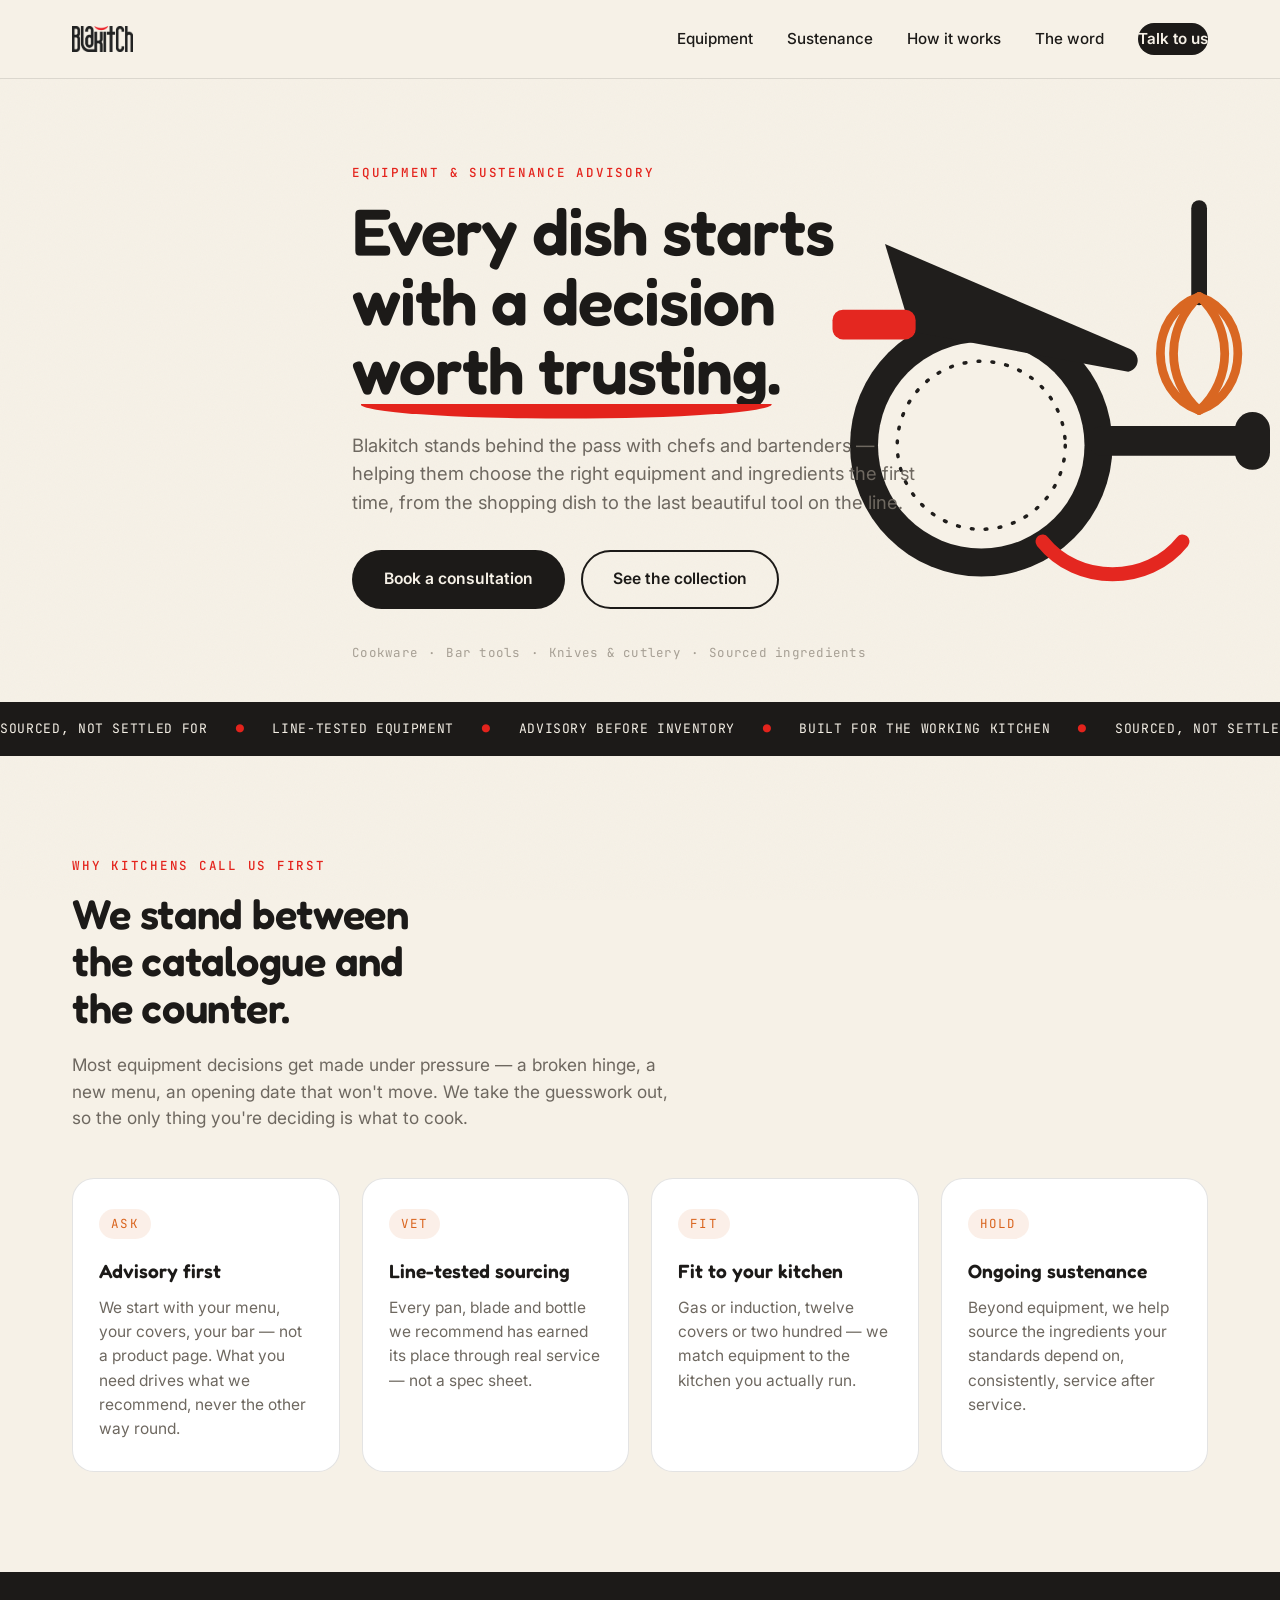
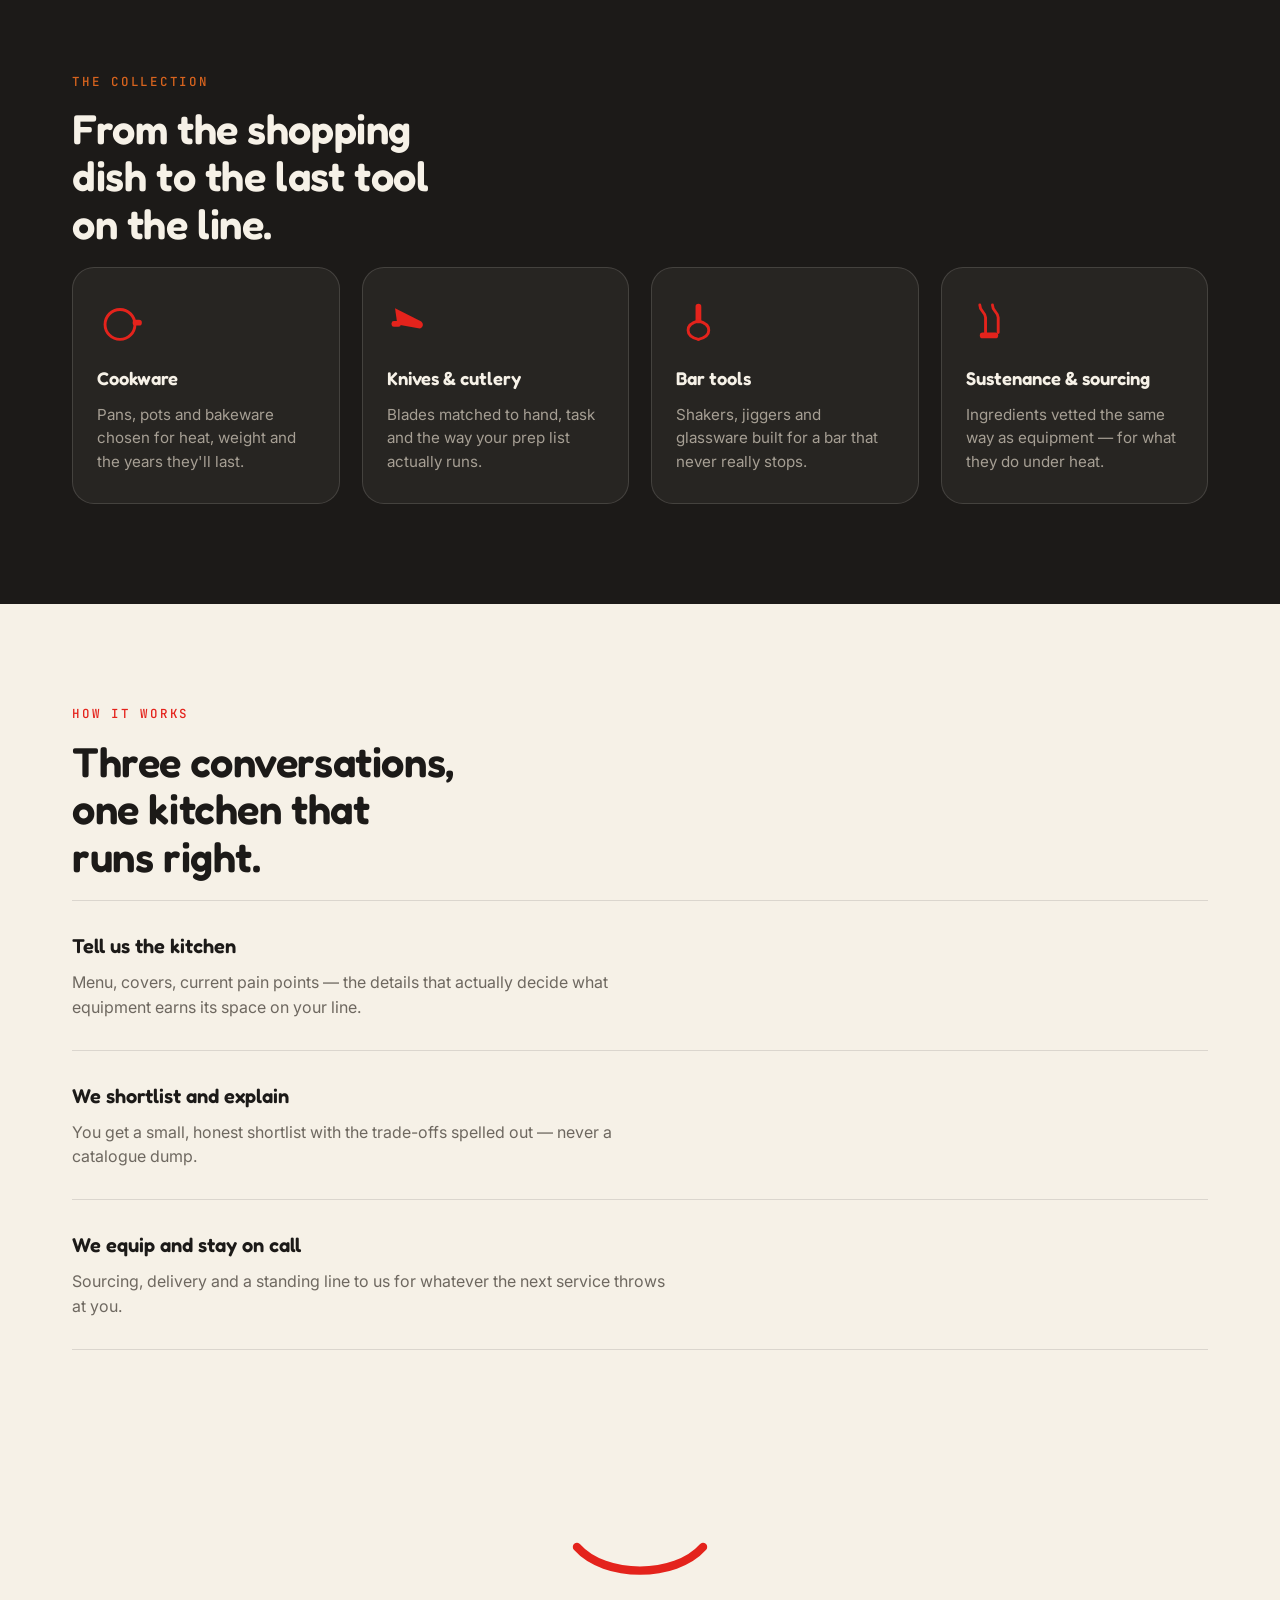
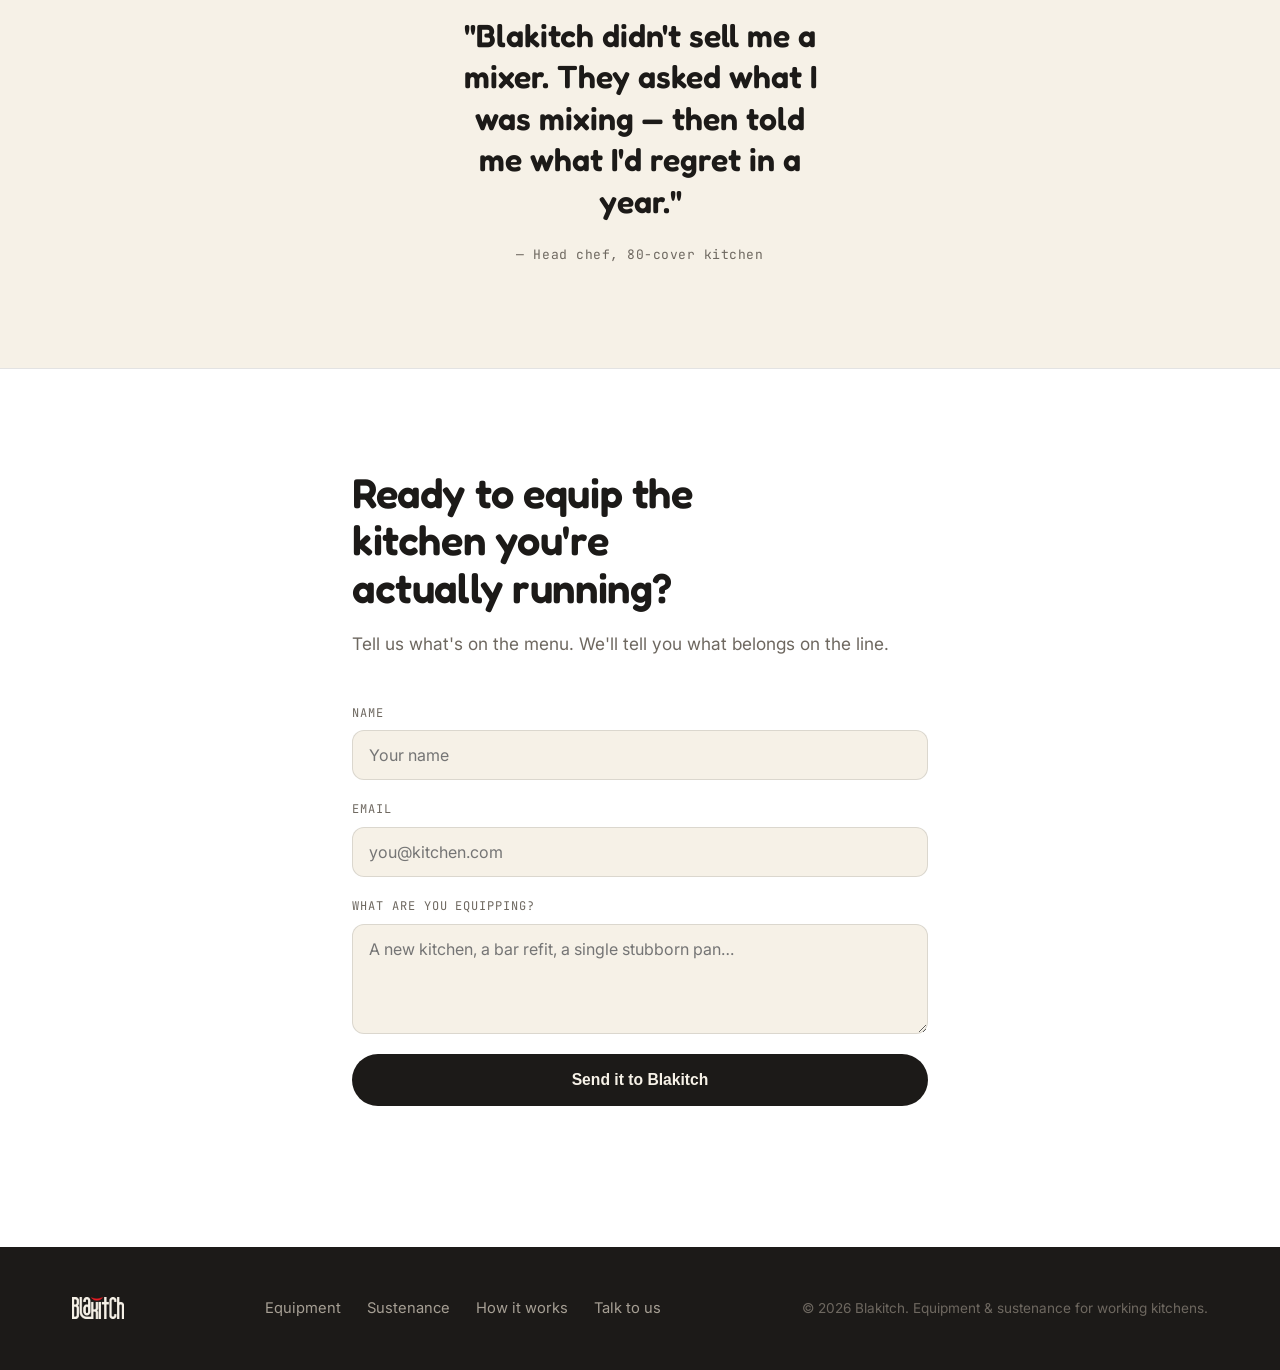
==== index.html @ 97b2e930 "Add files via upload" ====
<!DOCTYPE html>
<html lang="en">
<head>
<meta charset="UTF-8">
<meta name="viewport" content="width=device-width, initial-scale=1.0">
<title>Blakitch — Equipment & Sustenance for Working Kitchens</title>
<meta name="description" content="Blakitch helps chefs and bartenders make informed culinary equipment and sustenance decisions — from the smallest dish to the largest line.">

<link rel="icon" type="image/png" href="assets/blakitch-logo-transparent.png">
<link rel="preconnect" href="https://fonts.googleapis.com">
<link rel="preconnect" href="https://fonts.gstatic.com" crossorigin>
<link href="https://fonts.googleapis.com/css2?family=Fredoka:wght@500;600;700&family=Inter:wght@400;500;600;700&family=JetBrains+Mono:wght@500&display=swap" rel="stylesheet">
<link rel="stylesheet" href="css/styles.css">
</head>
<body>

<div class="grain"></div>

<!-- ============ HEADER ============ -->
<header class="site-header">
  <div class="wrap header-inner">
    <a href="#top" class="brand">
      <img src="assets/blakitch-logo-transparent.png" alt="Blakitch" class="brand-mark">
    </a>
    <nav class="main-nav" id="mainNav">
      <a href="#equipment">Equipment</a>
      <a href="#sustenance">Sustenance</a>
      <a href="#how">How it works</a>
      <a href="#word">The word</a>
      <a href="#contact" class="nav-cta">Talk to us</a>
    </nav>
    <button class="nav-toggle" id="navToggle" aria-label="Open menu" aria-expanded="false">
      <span></span><span></span><span></span>
    </button>
  </div>
</header>

<main id="top">

  <!-- ============ HERO ============ -->
  <section class="hero">
    <div class="wrap hero-inner">
      <p class="eyebrow">Equipment &amp; sustenance advisory</p>
      <h1 class="hero-title">
        Every dish starts<br>
        with a decision <span class="smile-underline">worth&nbsp;trusting.</span>
      </h1>
      <p class="hero-sub">
        Blakitch stands behind the pass with chefs and bartenders — helping them choose
        the right equipment and ingredients the first time, from the shopping dish
        to the last beautiful tool on the line.
      </p>
      <div class="hero-actions">
        <a href="#contact" class="btn btn-primary">Book a consultation</a>
        <a href="#equipment" class="btn btn-ghost">See the collection</a>
      </div>
      <div class="hero-tags">
        <span>Cookware</span><span>·</span>
        <span>Bar tools</span><span>·</span>
        <span>Knives &amp; cutlery</span><span>·</span>
        <span>Sourced ingredients</span>
      </div>
    </div>

    <div class="hero-scene" aria-hidden="true">
      <svg viewBox="0 0 640 640" class="scene-svg" role="img" aria-label="Illustration of a pan, knife and whisk">
        <!-- pan -->
        <g class="scene-pan">
          <ellipse cx="230" cy="360" rx="150" ry="150" fill="var(--ink)"/>
          <ellipse cx="230" cy="360" rx="118" ry="118" fill="var(--cream)"/>
          <ellipse cx="230" cy="360" rx="96" ry="96" fill="none" stroke="var(--ink)" stroke-width="4" stroke-dasharray="2 14" stroke-linecap="round"/>
          <rect x="352" y="338" width="190" height="34" rx="17" fill="var(--ink)"/>
          <rect x="520" y="322" width="40" height="66" rx="20" fill="var(--ink)"/>
        </g>
        <!-- knife -->
        <g class="scene-knife">
          <path d="M120 130 L400 250 C412 256 412 272 398 276 L150 230 Z" fill="var(--ink)"/>
          <rect x="60" y="205" width="95" height="34" rx="12" fill="var(--red)"/>
        </g>
        <!-- whisk -->
        <g class="scene-whisk">
          <rect x="470" y="80" width="18" height="120" rx="9" fill="var(--ink)"/>
          <path d="M479 190 C420 210 420 300 479 320" fill="none" stroke="var(--ember)" stroke-width="10" stroke-linecap="round"/>
          <path d="M479 190 C538 210 538 300 479 320" fill="none" stroke="var(--ember)" stroke-width="10" stroke-linecap="round"/>
          <path d="M479 190 C440 225 440 285 479 320" fill="none" stroke="var(--ember)" stroke-width="10" stroke-linecap="round"/>
          <path d="M479 190 C518 225 518 285 479 320" fill="none" stroke="var(--ember)" stroke-width="10" stroke-linecap="round"/>
        </g>
        <!-- smile accent -->
        <path class="scene-smile" d="M300 470 C340 520 420 520 460 470" fill="none" stroke="var(--red)" stroke-width="16" stroke-linecap="round"/>
      </svg>
    </div>
  </section>

  <!-- ============ MARQUEE STRIP ============ -->
  <div class="marquee" aria-hidden="true">
    <div class="marquee-track">
      <span>Sourced, not settled for</span><span class="dot">●</span>
      <span>Line-tested equipment</span><span class="dot">●</span>
      <span>Advisory before inventory</span><span class="dot">●</span>
      <span>Built for the working kitchen</span><span class="dot">●</span>
      <span>Sourced, not settled for</span><span class="dot">●</span>
      <span>Line-tested equipment</span><span class="dot">●</span>
      <span>Advisory before inventory</span><span class="dot">●</span>
      <span>Built for the working kitchen</span><span class="dot">●</span>
    </div>
  </div>

  <!-- ============ VALUE PROPS ============ -->
  <section class="section" id="how">
    <div class="wrap">
      <p class="eyebrow">Why kitchens call us first</p>
      <h2 class="section-title">We stand between the catalogue and the counter.</h2>
      <p class="section-lede">
        Most equipment decisions get made under pressure — a broken hinge, a new menu,
        an opening date that won't move. We take the guesswork out, so the only thing
        you're deciding is what to cook.
      </p>

      <div class="value-grid">
        <article class="value-card">
          <span class="value-mark">Ask</span>
          <h3>Advisory first</h3>
          <p>We start with your menu, your covers, your bar — not a product page.
             What you need drives what we recommend, never the other way round.</p>
        </article>
        <article class="value-card">
          <span class="value-mark">Vet</span>
          <h3>Line-tested sourcing</h3>
          <p>Every pan, blade and bottle we recommend has earned its place through
             real service — not a spec sheet.</p>
        </article>
        <article class="value-card">
          <span class="value-mark">Fit</span>
          <h3>Fit to your kitchen</h3>
          <p>Gas or induction, twelve covers or two hundred — we match equipment
             to the kitchen you actually run.</p>
        </article>
        <article class="value-card">
          <span class="value-mark">Hold</span>
          <h3>Ongoing sustenance</h3>
          <p>Beyond equipment, we help source the ingredients your standards depend
             on, consistently, service after service.</p>
        </article>
      </div>
    </div>
  </section>

  <!-- ============ EQUIPMENT CATEGORIES ============ -->
  <section class="section section-dark" id="equipment">
    <div class="wrap">
      <p class="eyebrow eyebrow-light">The collection</p>
      <h2 class="section-title light">From the shopping dish to the last tool on the line.</h2>

      <div class="cat-grid">
        <article class="cat-card">
          <div class="cat-icon">
            <svg viewBox="0 0 80 80"><circle cx="40" cy="46" r="26" fill="none" stroke="currentColor" stroke-width="5"/><rect x="62" y="38" width="16" height="10" rx="5" fill="currentColor"/></svg>
          </div>
          <h3>Cookware</h3>
          <p>Pans, pots and bakeware chosen for heat, weight and the years they'll last.</p>
        </article>
        <article class="cat-card">
          <div class="cat-icon">
            <svg viewBox="0 0 80 80"><path d="M14 18 L58 40 C64 43 64 51 57 53 L18 46 Z" fill="currentColor"/><rect x="8" y="40" width="16" height="10" rx="4" fill="currentColor"/></svg>
          </div>
          <h3>Knives &amp; cutlery</h3>
          <p>Blades matched to hand, task and the way your prep list actually runs.</p>
        </article>
        <article class="cat-card">
          <div class="cat-icon">
            <svg viewBox="0 0 80 80"><rect x="34" y="10" width="10" height="34" rx="5" fill="currentColor"/><path d="M39 40 C15 46 15 66 39 72" fill="none" stroke="currentColor" stroke-width="5" stroke-linecap="round"/><path d="M39 40 C63 46 63 66 39 72" fill="none" stroke="currentColor" stroke-width="5" stroke-linecap="round"/></svg>
          </div>
          <h3>Bar tools</h3>
          <p>Shakers, jiggers and glassware built for a bar that never really stops.</p>
        </article>
        <article class="cat-card">
          <div class="cat-icon">
            <svg viewBox="0 0 80 80"><path d="M24 12 C24 24 34 24 34 34 L34 60" fill="none" stroke="currentColor" stroke-width="5" stroke-linecap="round"/><path d="M46 12 C46 24 56 24 56 34 L56 60" fill="none" stroke="currentColor" stroke-width="5" stroke-linecap="round"/><rect x="24" y="60" width="32" height="10" rx="5" fill="currentColor"/></svg>
          </div>
          <h3>Sustenance &amp; sourcing</h3>
          <p>Ingredients vetted the same way as equipment — for what they do under heat.</p>
        </article>
      </div>
    </div>
  </section>

  <!-- ============ PROCESS ============ -->
  <section class="section" id="process">
    <div class="wrap">
      <p class="eyebrow">How it works</p>
      <h2 class="section-title">Three conversations, one kitchen that runs right.</h2>

      <ol class="process-list">
        <li class="process-step">
          <div class="process-copy">
            <h3>Tell us the kitchen</h3>
            <p>Menu, covers, current pain points — the details that actually decide
               what equipment earns its space on your line.</p>
          </div>
        </li>
        <li class="process-step">
          <div class="process-copy">
            <h3>We shortlist and explain</h3>
            <p>You get a small, honest shortlist with the trade-offs spelled out —
               never a catalogue dump.</p>
          </div>
        </li>
        <li class="process-step">
          <div class="process-copy">
            <h3>We equip and stay on call</h3>
            <p>Sourcing, delivery and a standing line to us for whatever the next
               service throws at you.</p>
          </div>
        </li>
      </ol>
    </div>
  </section>

  <!-- ============ WORD / TESTIMONIAL ============ -->
  <section class="section quote-section" id="word">
    <div class="wrap">
      <svg class="quote-smile" viewBox="0 0 200 60" aria-hidden="true">
        <path d="M10 10 C50 55 150 55 190 10" fill="none" stroke="var(--red)" stroke-width="12" stroke-linecap="round"/>
      </svg>
      <p class="quote-text">
        "Blakitch didn't sell me a mixer. They asked what I was mixing —
        then told me what I'd regret in a year."
      </p>
      <p class="quote-attrib">— Head chef, 80-cover kitchen</p>
    </div>
  </section>

  <!-- ============ CONTACT / CTA ============ -->
  <section class="section cta-section" id="contact">
    <div class="wrap cta-inner">
      <h2 class="section-title">Ready to equip the kitchen you're actually running?</h2>
      <p class="section-lede">Tell us what's on the menu. We'll tell you what belongs on the line.</p>

      <form class="contact-form" id="contactForm">
        <div class="form-row">
          <label for="name">Name</label>
          <input type="text" id="name" name="name" required placeholder="Your name">
        </div>
        <div class="form-row">
          <label for="email">Email</label>
          <input type="email" id="email" name="email" required placeholder="you@kitchen.com">
        </div>
        <div class="form-row">
          <label for="message">What are you equipping?</label>
          <textarea id="message" name="message" rows="4" placeholder="A new kitchen, a bar refit, a single stubborn pan…"></textarea>
        </div>
        <button type="submit" class="btn btn-primary btn-wide">Send it to Blakitch</button>
        <p class="form-note" id="formNote" role="status"></p>
      </form>
    </div>
  </section>

</main>

<!-- ============ FOOTER ============ -->
<footer class="site-footer">
  <div class="wrap footer-inner">
    <img src="assets/blakitch-logo-light.png" alt="Blakitch" class="footer-mark">
    <nav class="footer-nav">
      <a href="#equipment">Equipment</a>
      <a href="#sustenance">Sustenance</a>
      <a href="#how">How it works</a>
      <a href="#contact">Talk to us</a>
    </nav>
    <p class="footer-copy">&copy; <span id="year"></span> Blakitch. Equipment &amp; sustenance for working kitchens.</p>
  </div>
</footer>

<script src="js/main.js"></script>
</body>
</html>
---- css/styles.css ----
/* ==========================================================================
   Blakitch — one-page site
   Tokens
   ========================================================================== */
:root{
  --ink:      #1C1A18;
  --cream:    #F6F1E7;
  --paper:    #FFFFFF;
  --red:      #E4231C;
  --ember:    #D9641E;
  --stone:    #6E6860;
  --stone-lt: #A69F94;
  --line:     rgba(28,26,24,0.12);

  --display: "Fredoka", "Segoe UI", sans-serif;
  --body:    "Inter", "Segoe UI", sans-serif;
  --mono:    "JetBrains Mono", monospace;

  --wrap: 1200px;
  --radius: 22px;
}

*, *::before, *::after{ box-sizing: border-box; }

html{ scroll-behavior: smooth; }

body{
  margin:0;
  background: var(--cream);
  color: var(--ink);
  font-family: var(--body);
  font-size: 16px;
  line-height: 1.55;
  -webkit-font-smoothing: antialiased;
}

img{ max-width:100%; display:block; }

a{ color: inherit; text-decoration: none; }

.wrap{
  max-width: var(--wrap);
  margin: 0 auto;
  padding: 0 32px;
}

@media (prefers-reduced-motion: reduce){
  *{ animation-duration: 0.01ms !important; animation-iteration-count: 1 !important; transition-duration: 0.01ms !important; scroll-behavior: auto !important; }
}

/* subtle paper grain so the flat cream doesn't look sterile */
.grain{
  position: fixed; inset:0; z-index: 0; pointer-events:none;
  opacity: 0.035; mix-blend-mode: multiply;
  background-image: url("data:image/svg+xml,%3Csvg xmlns='http://www.w3.org/2000/svg' width='120' height='120'%3E%3Cfilter id='n'%3E%3CfeTurbulence type='fractalNoise' baseFrequency='0.85' numOctaves='2' stitchTiles='stitch'/%3E%3C/filter%3E%3Crect width='100%25' height='100%25' filter='url(%23n)'/%3E%3C/svg%3E");
}

/* ==========================================================================
   Type
   ========================================================================== */
.eyebrow{
  font-family: var(--mono);
  font-size: 12.5px;
  letter-spacing: 0.14em;
  text-transform: uppercase;
  color: var(--red);
  margin: 0 0 14px;
  font-weight: 500;
}
.eyebrow-light{ color: var(--ember); }

.section-title{
  font-family: var(--display);
  font-weight: 600;
  font-size: clamp(1.7rem, 3.3vw, 2.6rem);
  line-height: 1.14;
  letter-spacing: -0.01em;
  margin: 0 0 20px;
  max-width: 16ch;
}
.section-title.light{ color: var(--cream); }

.section-lede{
  font-size: 1.08rem;
  color: var(--stone);
  max-width: 56ch;
  margin: 0 0 46px;
}
.section-dark .section-lede{ color: var(--stone-lt); }

/* recurring signature: the logo's red "smile" as an underline device */
.smile-underline{
  position: relative;
  white-space: nowrap;
}
.smile-underline::after{
  content:"";
  position:absolute;
  left: 2%;
  right: 2%;
  bottom: -0.14em;
  height: 0.22em;
  background: var(--red);
  border-radius: 0 0 999px 999px;
  transform: scaleY(1);
  clip-path: ellipse(50% 100% at 50% 0%);
}

/* ==========================================================================
   Header
   ========================================================================== */
.site-header{
  position: sticky; top:0; z-index: 40;
  background: rgba(246,241,231,0.86);
  backdrop-filter: blur(10px);
  border-bottom: 1px solid var(--line);
}
.header-inner{
  display:flex; align-items:center; justify-content:space-between;
  height: 78px;
}
.brand{ display:flex; align-items:center; }
.brand-mark{ height: 26px; width:auto; }

.main-nav{ display:flex; align-items:center; gap: 34px; }
.main-nav a{
  font-size: 0.95rem; font-weight: 500; color: var(--ink);
  position: relative; padding: 4px 0;
}
.main-nav a:not(.nav-cta)::after{
  content:""; position:absolute; left:0; right:100%; bottom:-2px; height:2px;
  background: var(--red); transition: right 0.25s ease;
}
.main-nav a:not(.nav-cta):hover::after{ right:0; }

.nav-cta{
  background: var(--ink); color: var(--cream) !important;
  padding: 10px 20px; border-radius: 999px;
  font-weight: 600 !important;
}
.nav-cta:hover{ background: var(--red); }

.nav-toggle{
  display:none; background:none; border:0; cursor:pointer;
  width: 40px; height: 40px; flex-direction:column; justify-content:center; gap:5px;
}
.nav-toggle span{ display:block; height:2px; background:var(--ink); border-radius:2px; }

/* ==========================================================================
   Hero
   ========================================================================== */
.hero{
  position: relative;
  padding: 84px 0 40px;
  overflow: hidden;
}
.hero-inner{
  position: relative; z-index: 2;
  max-width: 640px;
}
.hero-title{
  font-family: var(--display);
  font-weight: 600;
  font-size: clamp(2.4rem, 5.4vw, 4.1rem);
  line-height: 1.06;
  letter-spacing: -0.015em;
  margin: 0 0 26px;
}
.hero-sub{
  font-size: 1.15rem;
  color: var(--stone);
  max-width: 48ch;
  margin: 0 0 34px;
}
.hero-actions{ display:flex; gap: 16px; flex-wrap: wrap; margin-bottom: 34px; }

.hero-tags{
  display:flex; flex-wrap:wrap; gap: 10px; align-items:center;
  font-family: var(--mono); font-size: 12.5px; color: var(--stone-lt);
  letter-spacing: 0.02em;
}
.hero-tags .dot{ opacity:0.5; }

.hero-scene{
  position: absolute;
  right: -60px; top: 50%;
  transform: translateY(-46%);
  width: min(46vw, 560px);
  z-index: 1;
  opacity: 0.98;
}
.scene-svg{ width:100%; height:auto; }
.scene-pan{ transform-origin: 230px 360px; animation: floatY 6s ease-in-out infinite; }
.scene-knife{ transform-origin: 250px 200px; animation: tilt 7s ease-in-out infinite; }
.scene-whisk{ transform-origin: 479px 200px; animation: floatY 5.2s ease-in-out infinite 0.4s; }
.scene-smile{ animation: floatY 6.6s ease-in-out infinite 0.2s; }

@keyframes floatY{ 0%,100%{ transform: translateY(0);} 50%{ transform: translateY(-10px);} }
@keyframes tilt{ 0%,100%{ transform: rotate(0deg);} 50%{ transform: rotate(2.5deg);} }

@media (max-width: 900px){
  .hero-scene{ position: static; transform:none; width: 82%; margin: 40px auto 0; opacity:1; }
  .hero-inner{ max-width: 100%; }
}

/* ==========================================================================
   Buttons
   ========================================================================== */
.btn{
  display:inline-flex; align-items:center; justify-content:center;
  padding: 15px 30px;
  border-radius: 999px;
  font-weight: 600; font-size: 0.98rem;
  transition: transform 0.18s ease, background 0.18s ease, color 0.18s ease, box-shadow .18s ease;
  border: 2px solid transparent;
  cursor:pointer;
}
.btn-primary{
  background: var(--ink); color: var(--cream);
}
.btn-primary:hover{ background: var(--red); transform: translateY(-2px); }

.btn-ghost{
  border-color: var(--ink); color: var(--ink); background: transparent;
}
.btn-ghost:hover{ background: var(--ink); color: var(--cream); transform: translateY(-2px); }

.btn-wide{ width: 100%; }

/* ==========================================================================
   Marquee
   ========================================================================== */
.marquee{
  border-top: 1px solid var(--line);
  border-bottom: 1px solid var(--line);
  background: var(--ink);
  color: var(--cream);
  overflow: hidden;
  padding: 16px 0;
}
.marquee-track{
  display:flex; gap: 28px; white-space:nowrap;
  width: max-content;
  animation: scroll 26s linear infinite;
  font-family: var(--mono);
  font-size: 13px;
  letter-spacing: 0.05em;
  text-transform: uppercase;
}
.marquee .dot{ color: var(--red); }
@keyframes scroll{ from{ transform: translateX(0);} to{ transform: translateX(-50%);} }

/* ==========================================================================
   Sections
   ========================================================================== */
.section{ padding: 100px 0; position: relative; z-index: 1; }
.section-dark{ background: var(--ink); color: var(--cream); }

/* value grid */
.value-grid{
  display:grid; grid-template-columns: repeat(4, 1fr); gap: 22px;
  margin-top: 12px;
}
.value-card{
  background: var(--paper);
  border: 1px solid var(--line);
  border-radius: var(--radius);
  padding: 30px 26px;
}
.value-mark{
  display:inline-block;
  font-family: var(--mono);
  font-size: 12.5px;
  letter-spacing: 0.1em;
  text-transform: uppercase;
  color: var(--ember);
  background: rgba(217,100,30,0.1);
  padding: 5px 12px;
  border-radius: 999px;
  margin-bottom: 18px;
}
.value-card h3{
  font-family: var(--display); font-weight: 600;
  font-size: 1.2rem; margin: 0 0 10px;
}
.value-card p{ color: var(--stone); margin:0; font-size: 0.97rem; }

@media (max-width: 980px){
  .value-grid{ grid-template-columns: repeat(2, 1fr); }
}
@media (max-width: 600px){
  .value-grid{ grid-template-columns: 1fr; }
}

/* categories */
.cat-grid{
  display:grid; grid-template-columns: repeat(4, 1fr); gap: 22px;
  margin-top: 12px;
}
.cat-card{
  background: rgba(246,241,231,0.05);
  border: 1px solid rgba(246,241,231,0.14);
  border-radius: var(--radius);
  padding: 30px 24px;
  transition: background 0.2s ease, border-color 0.2s ease;
}
.cat-card:hover{ background: rgba(246,241,231,0.09); border-color: rgba(228,35,28,0.5); }
.cat-icon{ width: 46px; height:46px; color: var(--red); margin-bottom: 20px; }
.cat-icon svg{ width:100%; height:100%; }
.cat-card h3{
  font-family: var(--display); font-weight:600; font-size: 1.15rem;
  margin: 0 0 10px; color: var(--cream);
}
.cat-card p{ color: var(--stone-lt); margin:0; font-size: 0.95rem; }

@media (max-width: 980px){ .cat-grid{ grid-template-columns: repeat(2, 1fr); } }
@media (max-width: 600px){ .cat-grid{ grid-template-columns: 1fr; } }

/* process */
.process-list{
  list-style:none; margin: 12px 0 0; padding:0;
  display:flex; flex-direction: column;
}
.process-step{
  display:flex; gap: 28px; align-items: flex-start;
  padding: 30px 0;
  border-top: 1px solid var(--line);
}
.process-step:last-child{ border-bottom: 1px solid var(--line); }
.process-copy h3{
  font-family: var(--display); font-weight:600; font-size: 1.25rem; margin: 0 0 8px;
}
.process-copy p{ color: var(--stone); margin:0; max-width: 60ch; }

/* quote */
.quote-section{ text-align:center; padding: 90px 0; }
.quote-smile{ width: 140px; height:auto; margin: 0 auto 26px; }
.quote-text{
  font-family: var(--display); font-weight: 600;
  font-size: clamp(1.4rem, 2.6vw, 2rem);
  line-height: 1.3;
  max-width: 20ch;
  margin: 0 auto 22px;
}
.quote-attrib{ color: var(--stone); font-family: var(--mono); font-size: 13px; letter-spacing: 0.04em; }

/* cta / contact */
.cta-section{ background: var(--paper); border-top: 1px solid var(--line); }
.cta-inner{ max-width: 640px; }
.contact-form{ display:flex; flex-direction:column; gap: 20px; margin-top: 20px; }
.form-row{ display:flex; flex-direction:column; gap: 8px; }
.form-row label{
  font-family: var(--mono); font-size: 12px; letter-spacing: 0.08em; text-transform: uppercase; color: var(--stone);
}
.form-row input, .form-row textarea{
  font-family: var(--body); font-size: 1rem;
  padding: 14px 16px;
  border: 1.5px solid var(--line);
  border-radius: 12px;
  background: var(--cream);
  color: var(--ink);
  resize: vertical;
}
.form-row input:focus, .form-row textarea:focus{
  outline: none; border-color: var(--red);
}
.form-note{ margin: 4px 0 0; font-size: 0.9rem; color: var(--ember); min-height: 1.2em; }

/* ==========================================================================
   Footer
   ========================================================================== */
.site-footer{ background: var(--ink); color: var(--stone-lt); padding: 50px 0; }
.footer-inner{
  display:flex; align-items:center; justify-content:space-between; flex-wrap:wrap; gap: 24px;
}
.footer-mark{ height: 22px; width:auto; }
.footer-nav{ display:flex; gap: 26px; flex-wrap:wrap; }
.footer-nav a{ font-size: 0.92rem; color: var(--stone-lt); }
.footer-nav a:hover{ color: var(--cream); }
.footer-copy{ font-size: 0.85rem; margin:0; width:100%; text-align:center; color: var(--stone); order: 3; }

@media (min-width: 720px){
  .footer-copy{ width:auto; order:0; text-align:left; }
}

/* ==========================================================================
   Focus visibility (accessibility floor)
   ========================================================================== */
a:focus-visible, button:focus-visible, input:focus-visible, textarea:focus-visible{
  outline: 2.5px solid var(--red);
  outline-offset: 3px;
}

/* ==========================================================================
   Mobile nav
   ========================================================================== */
@media (max-width: 860px){
  .nav-toggle{ display:flex; }
  .main-nav{
    position: absolute; top: 78px; left:0; right:0;
    background: var(--cream);
    border-bottom: 1px solid var(--line);
    flex-direction: column; align-items: flex-start;
    gap: 0; padding: 10px 32px 22px;
    display: none;
  }
  .main-nav.open{ display:flex; }
  .main-nav a{ width:100%; padding: 14px 0; border-bottom: 1px solid var(--line); }
  .main-nav a.nav-cta{ margin-top: 10px; text-align:center; border-bottom:none; }
}
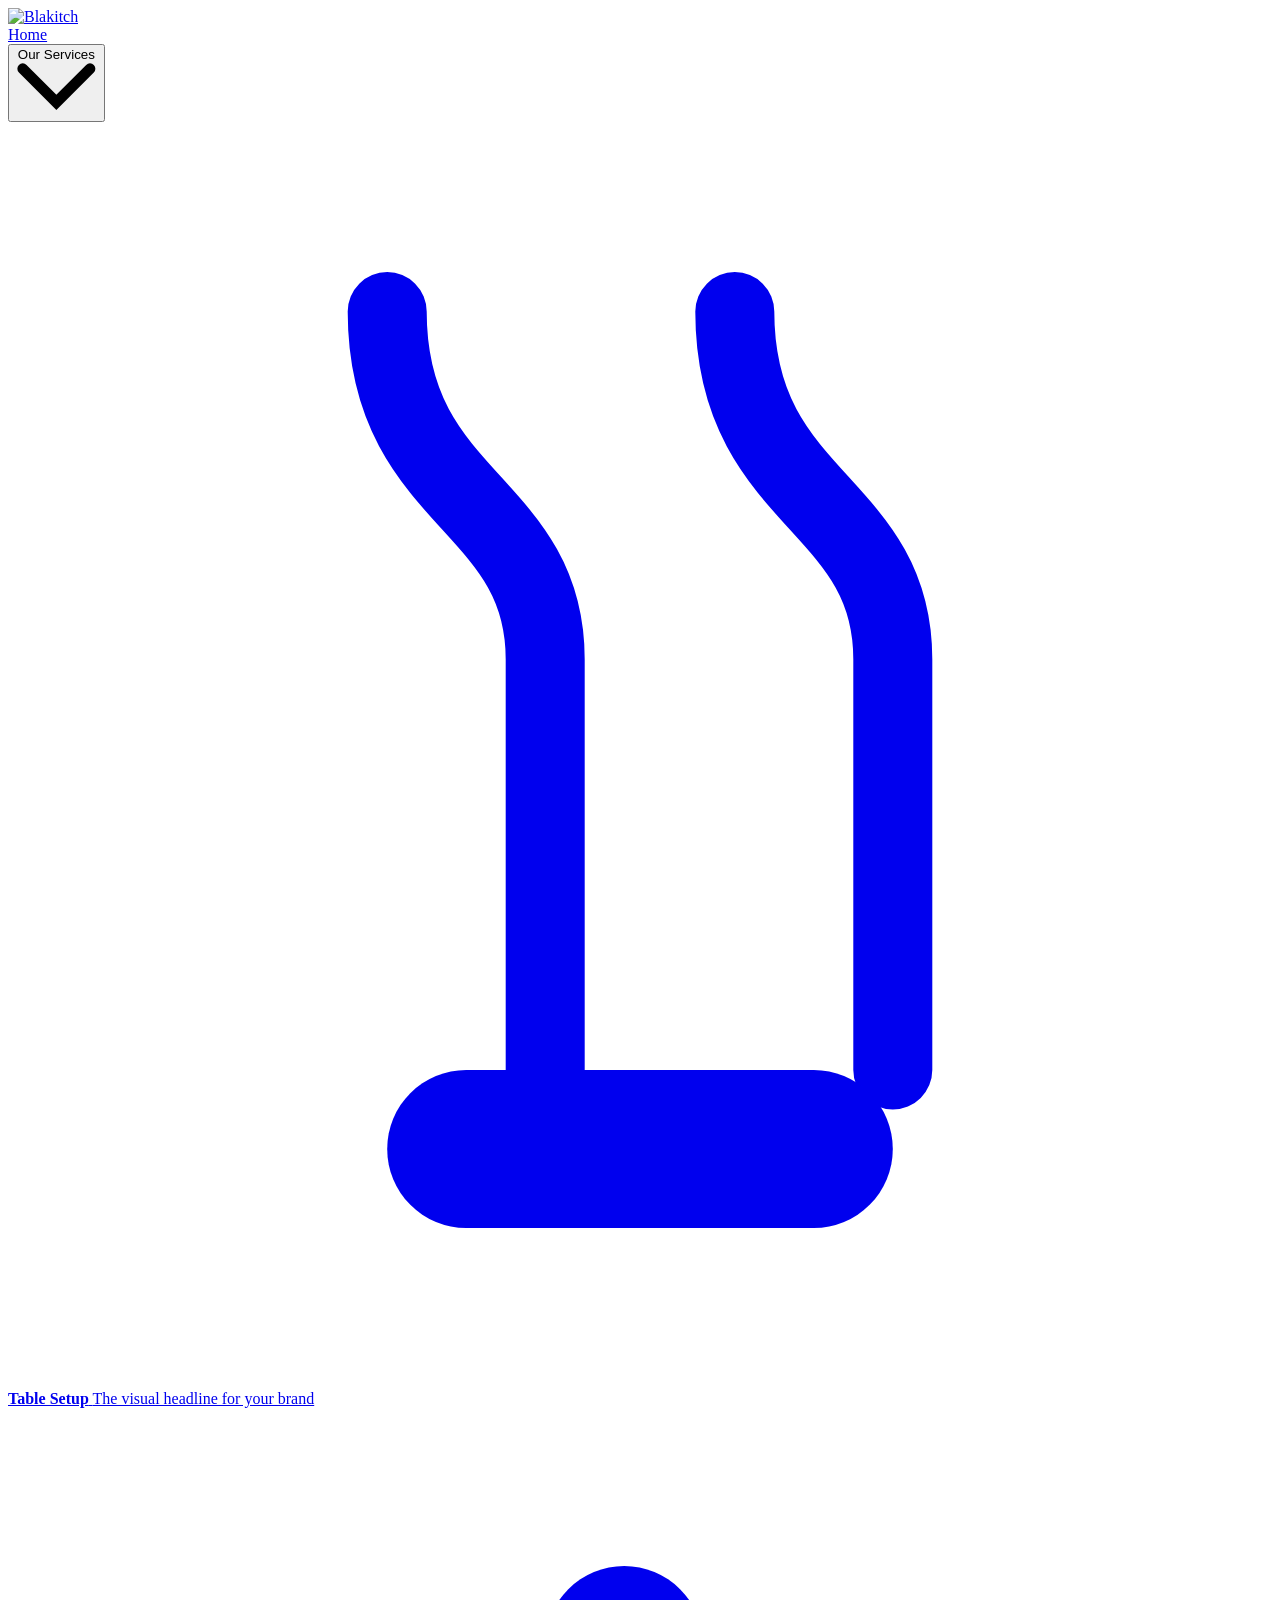
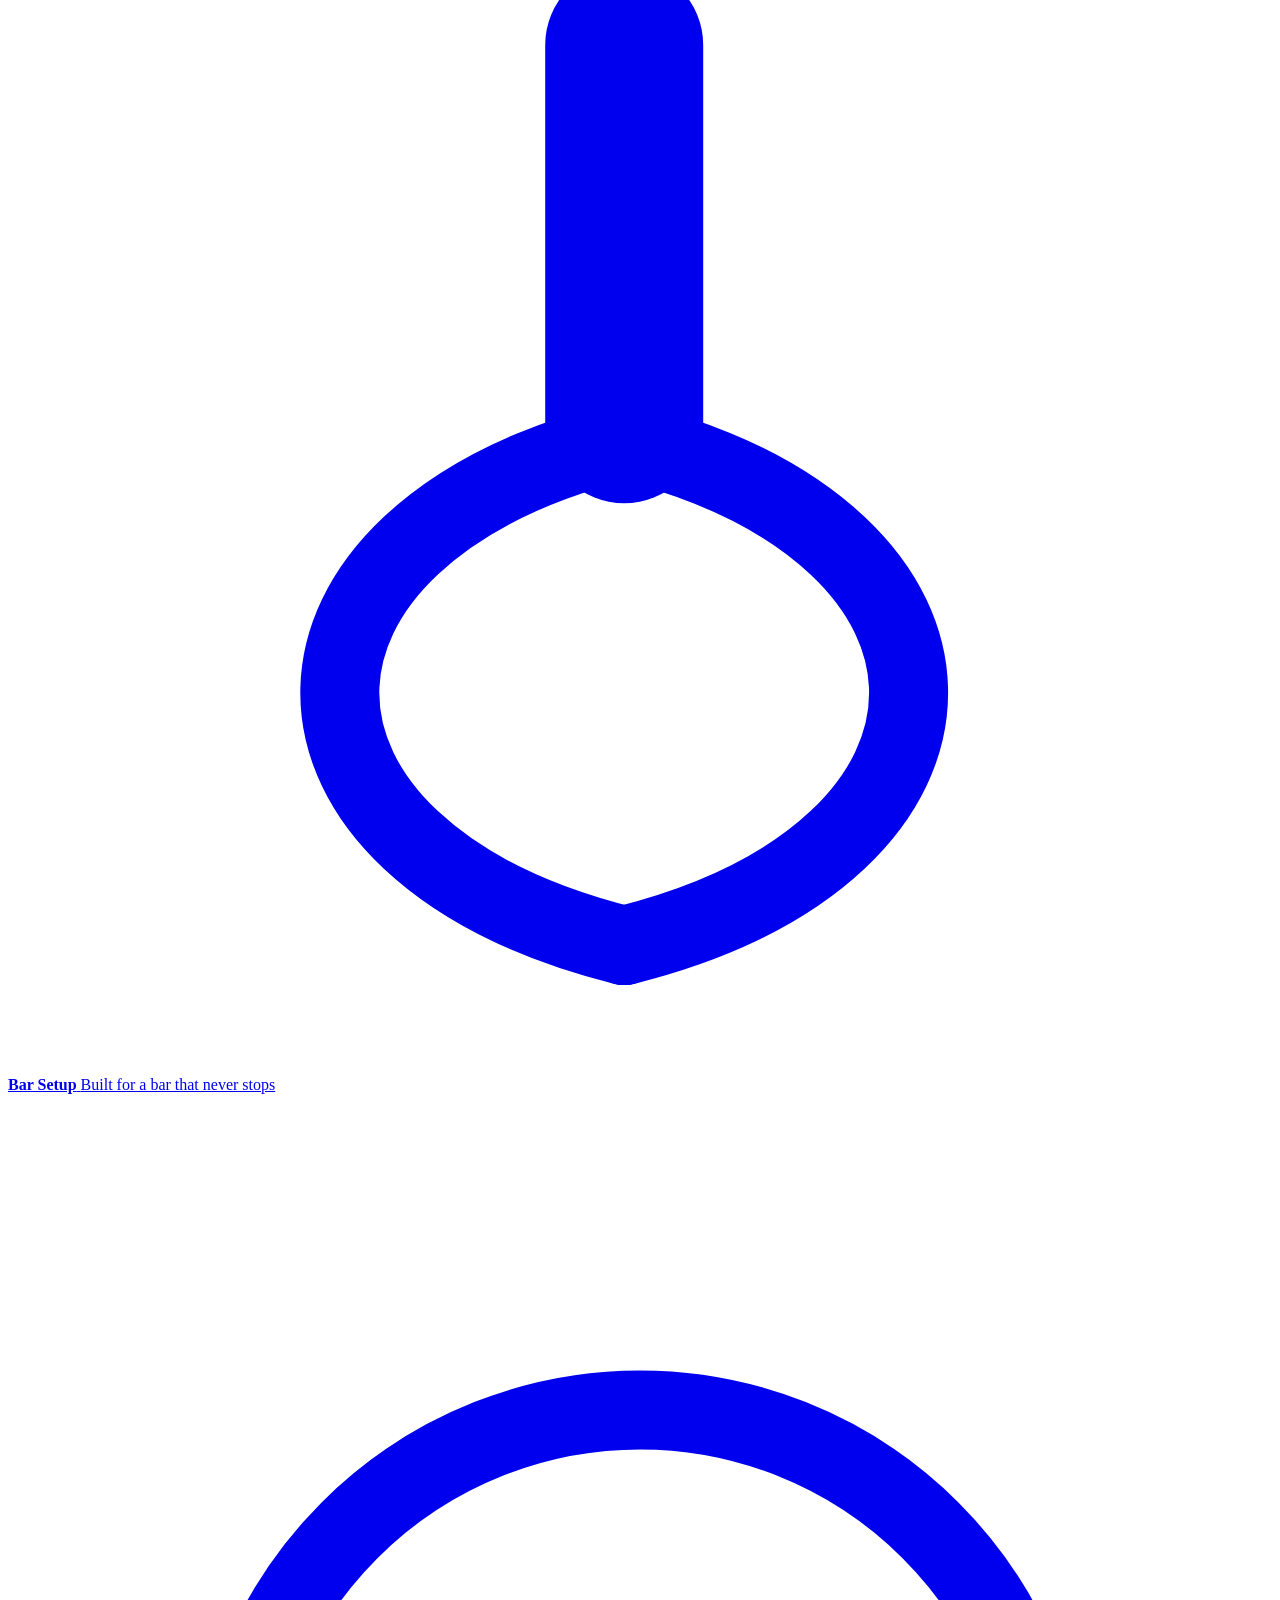
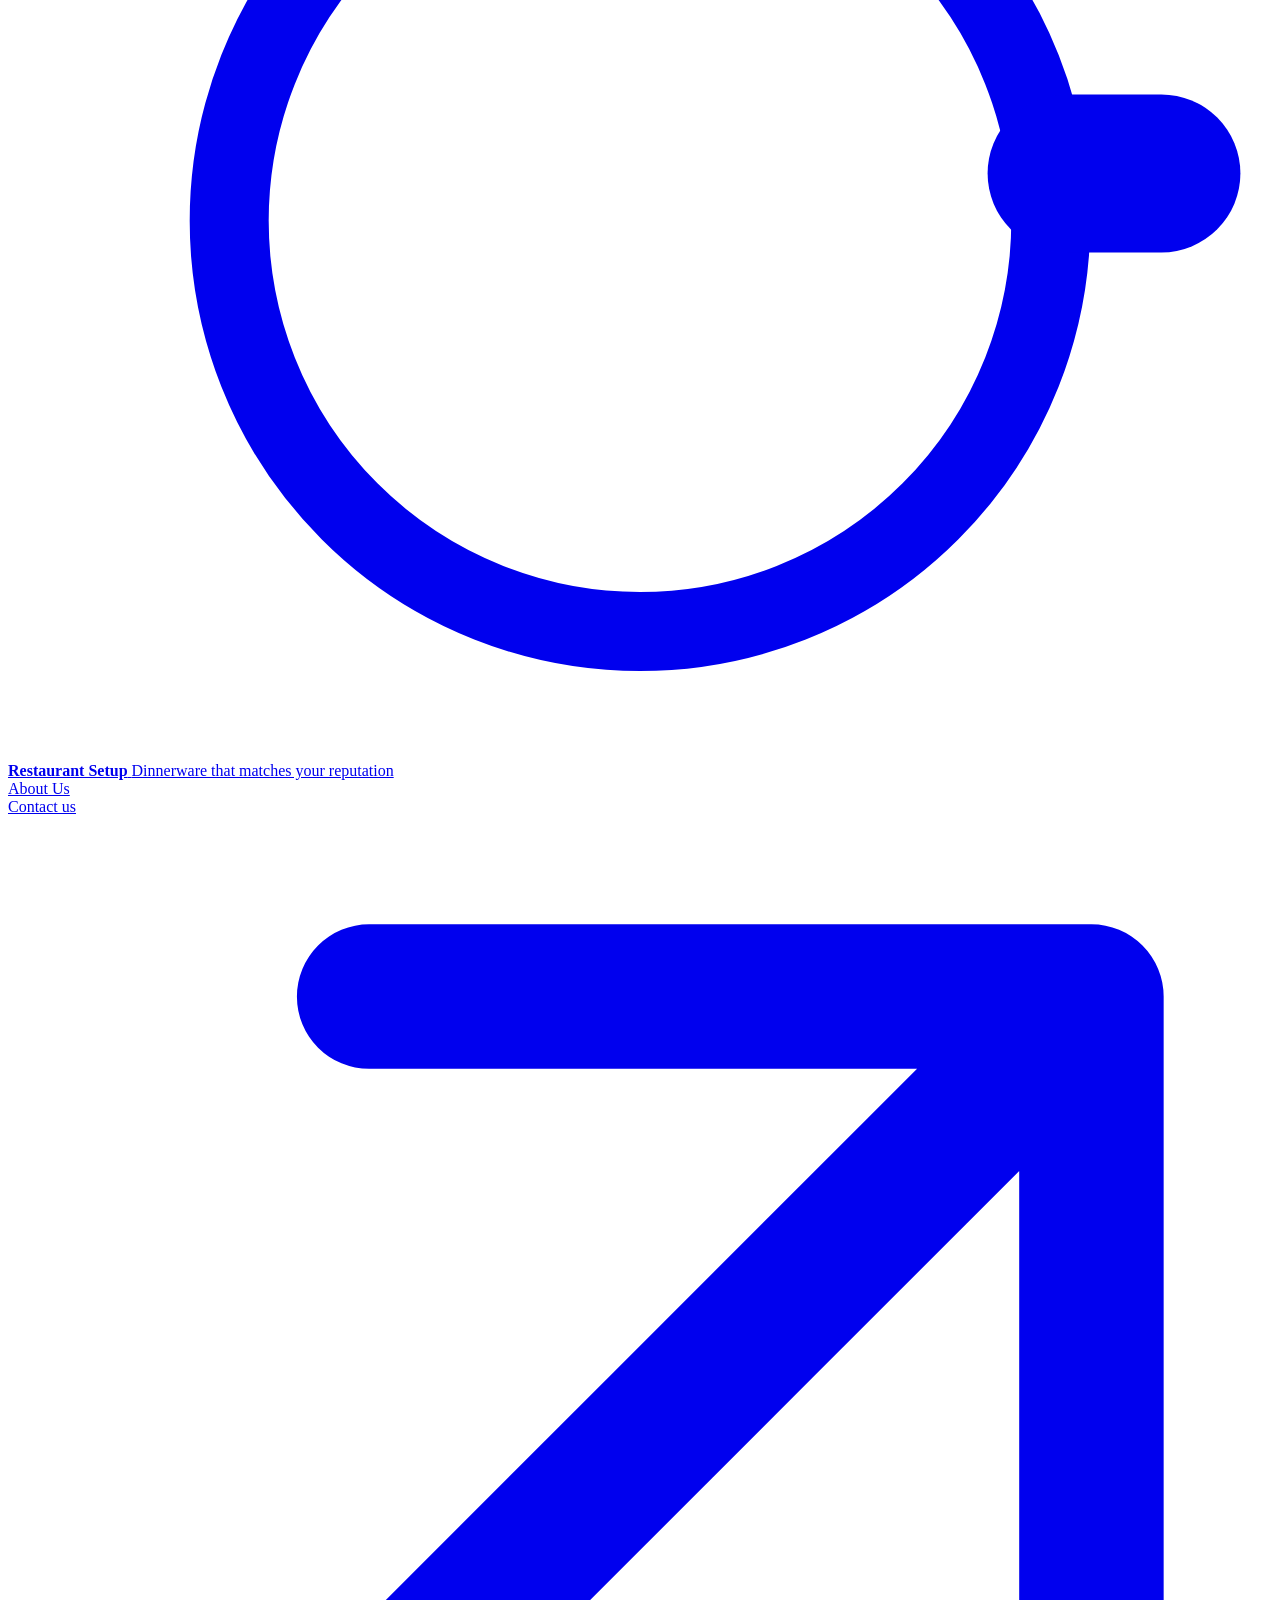
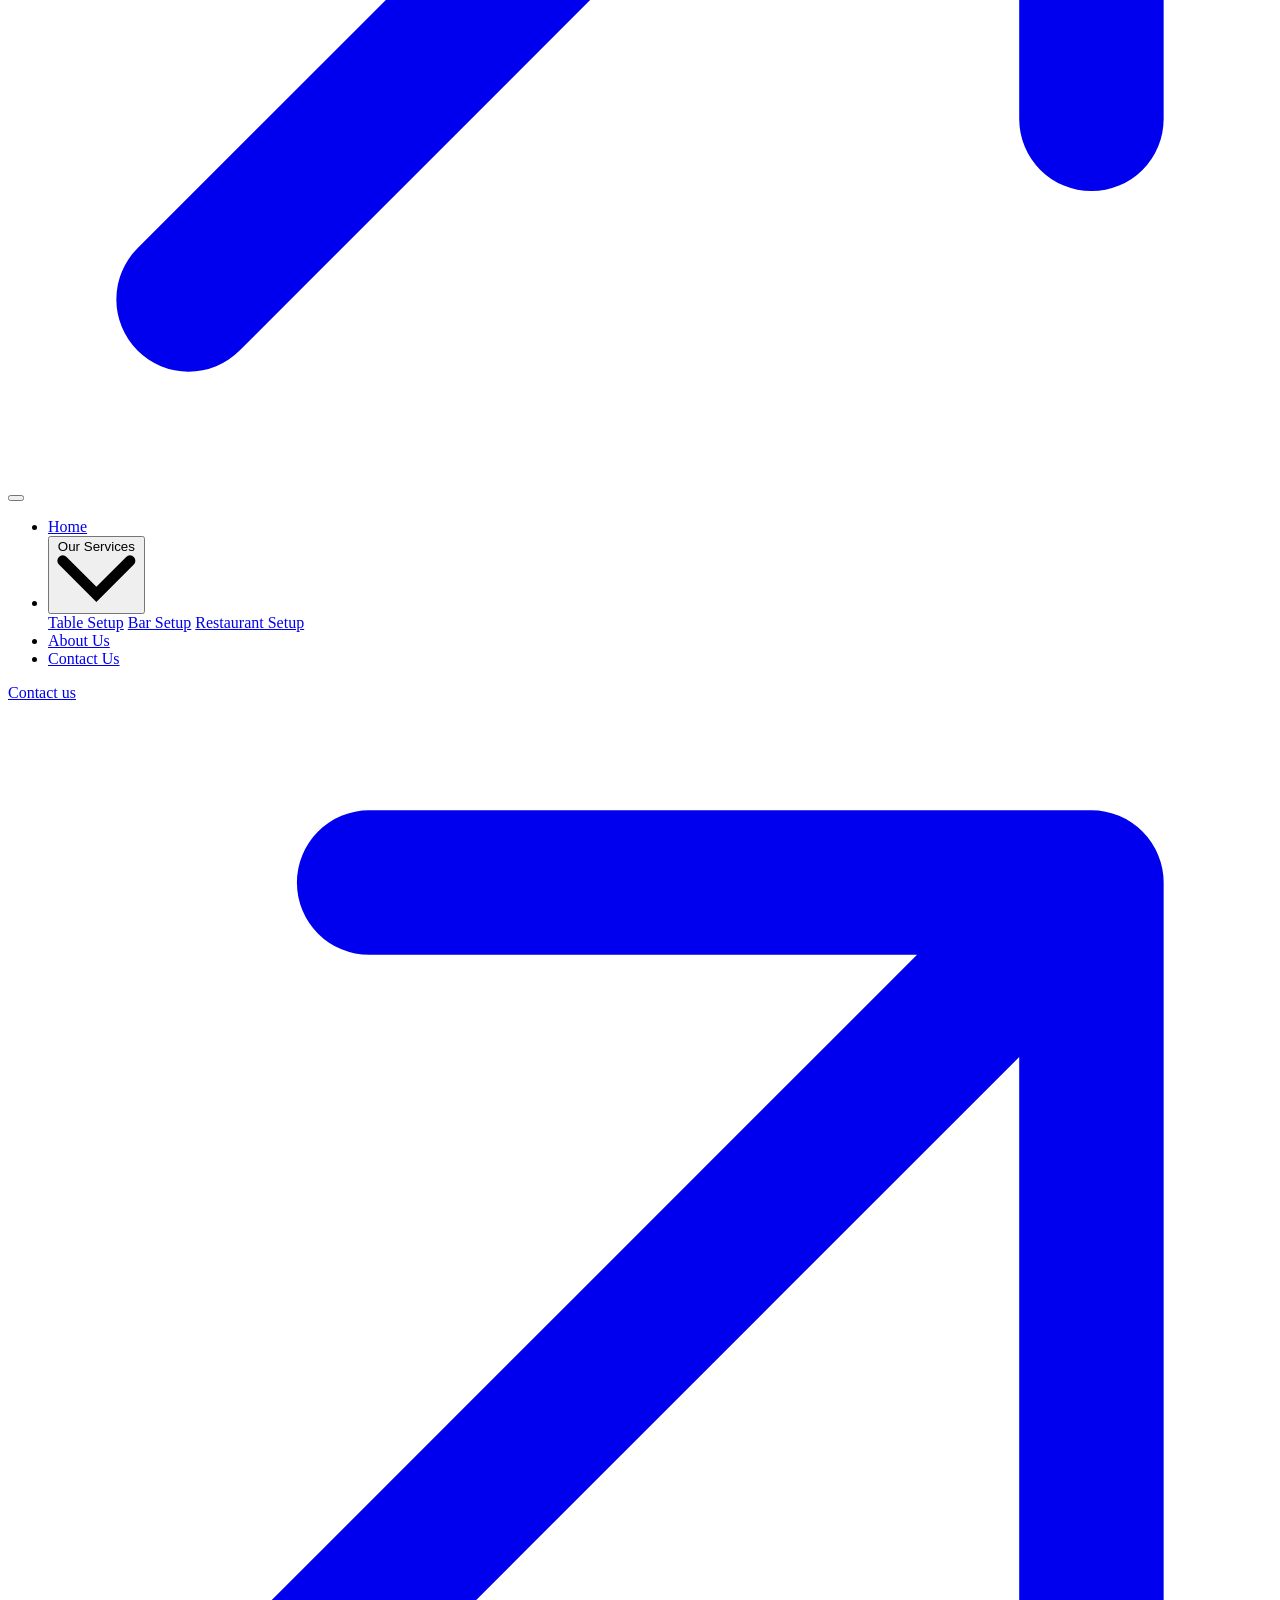
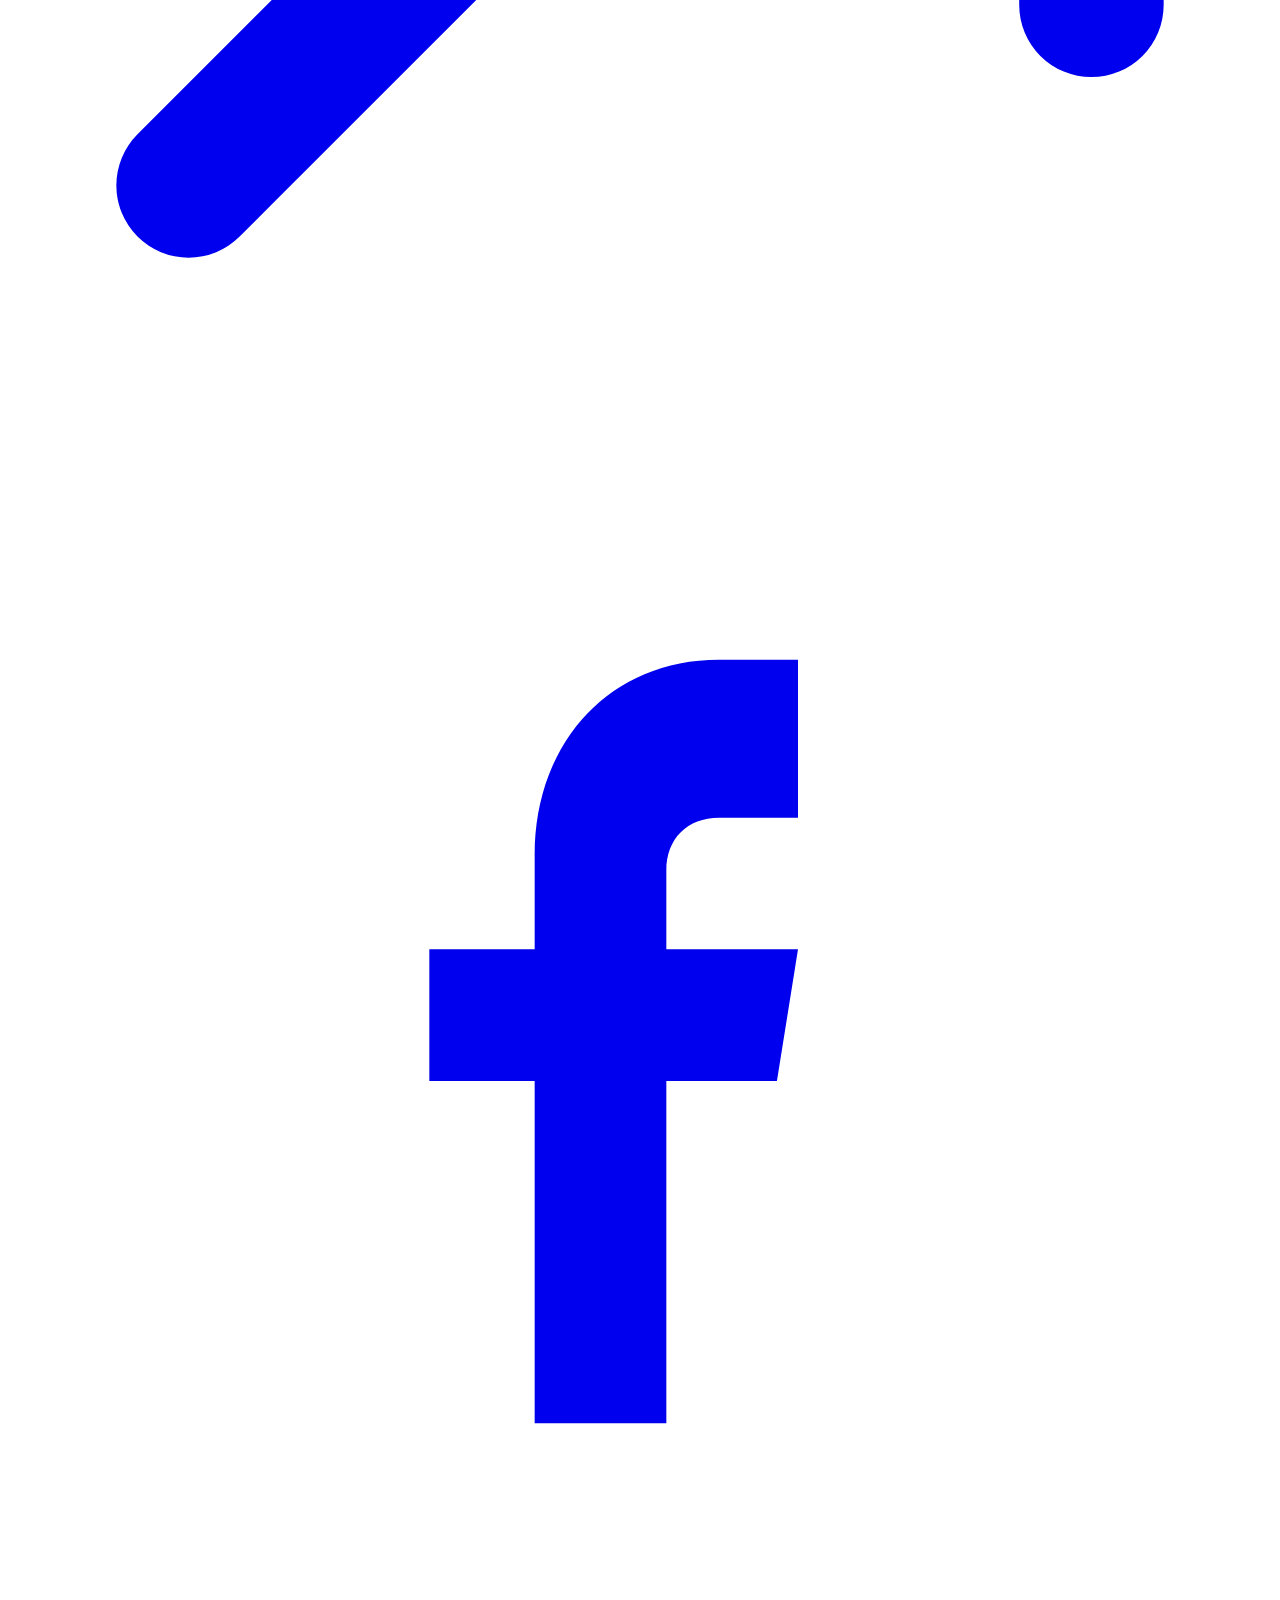
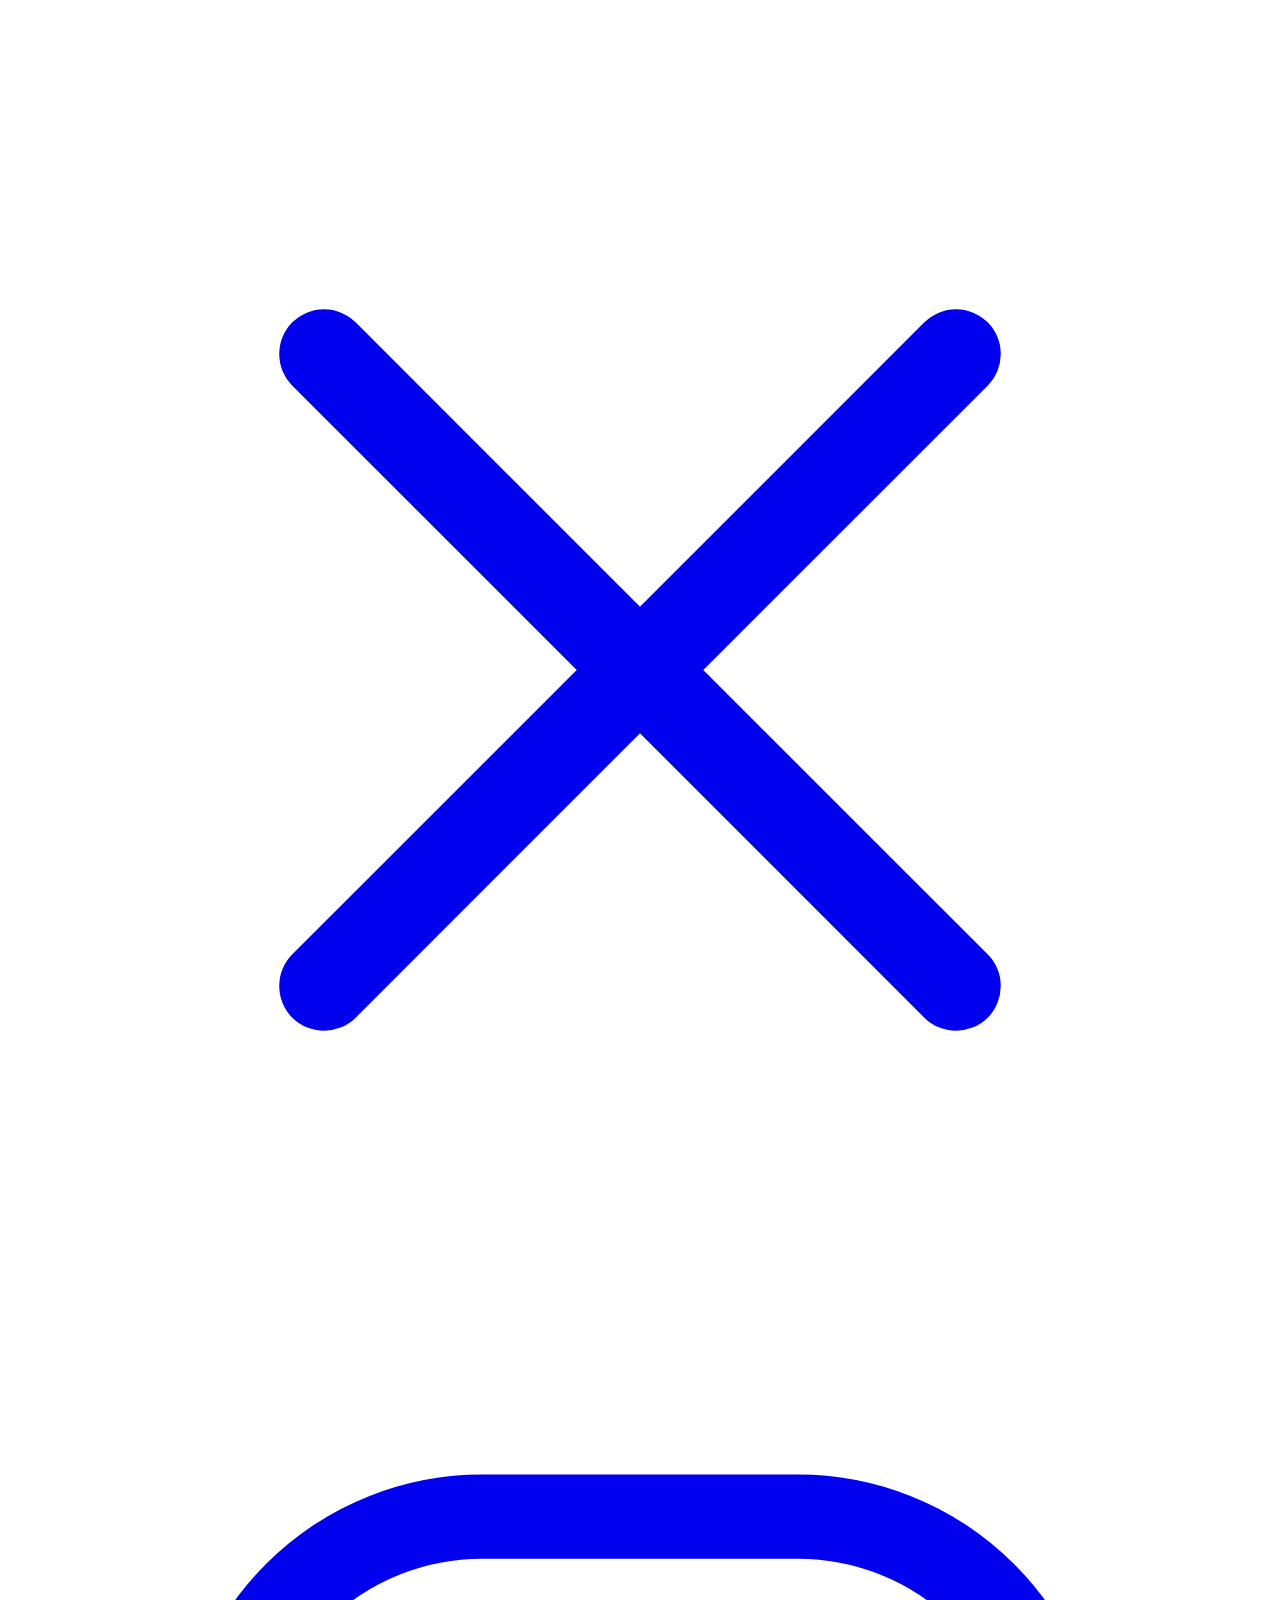
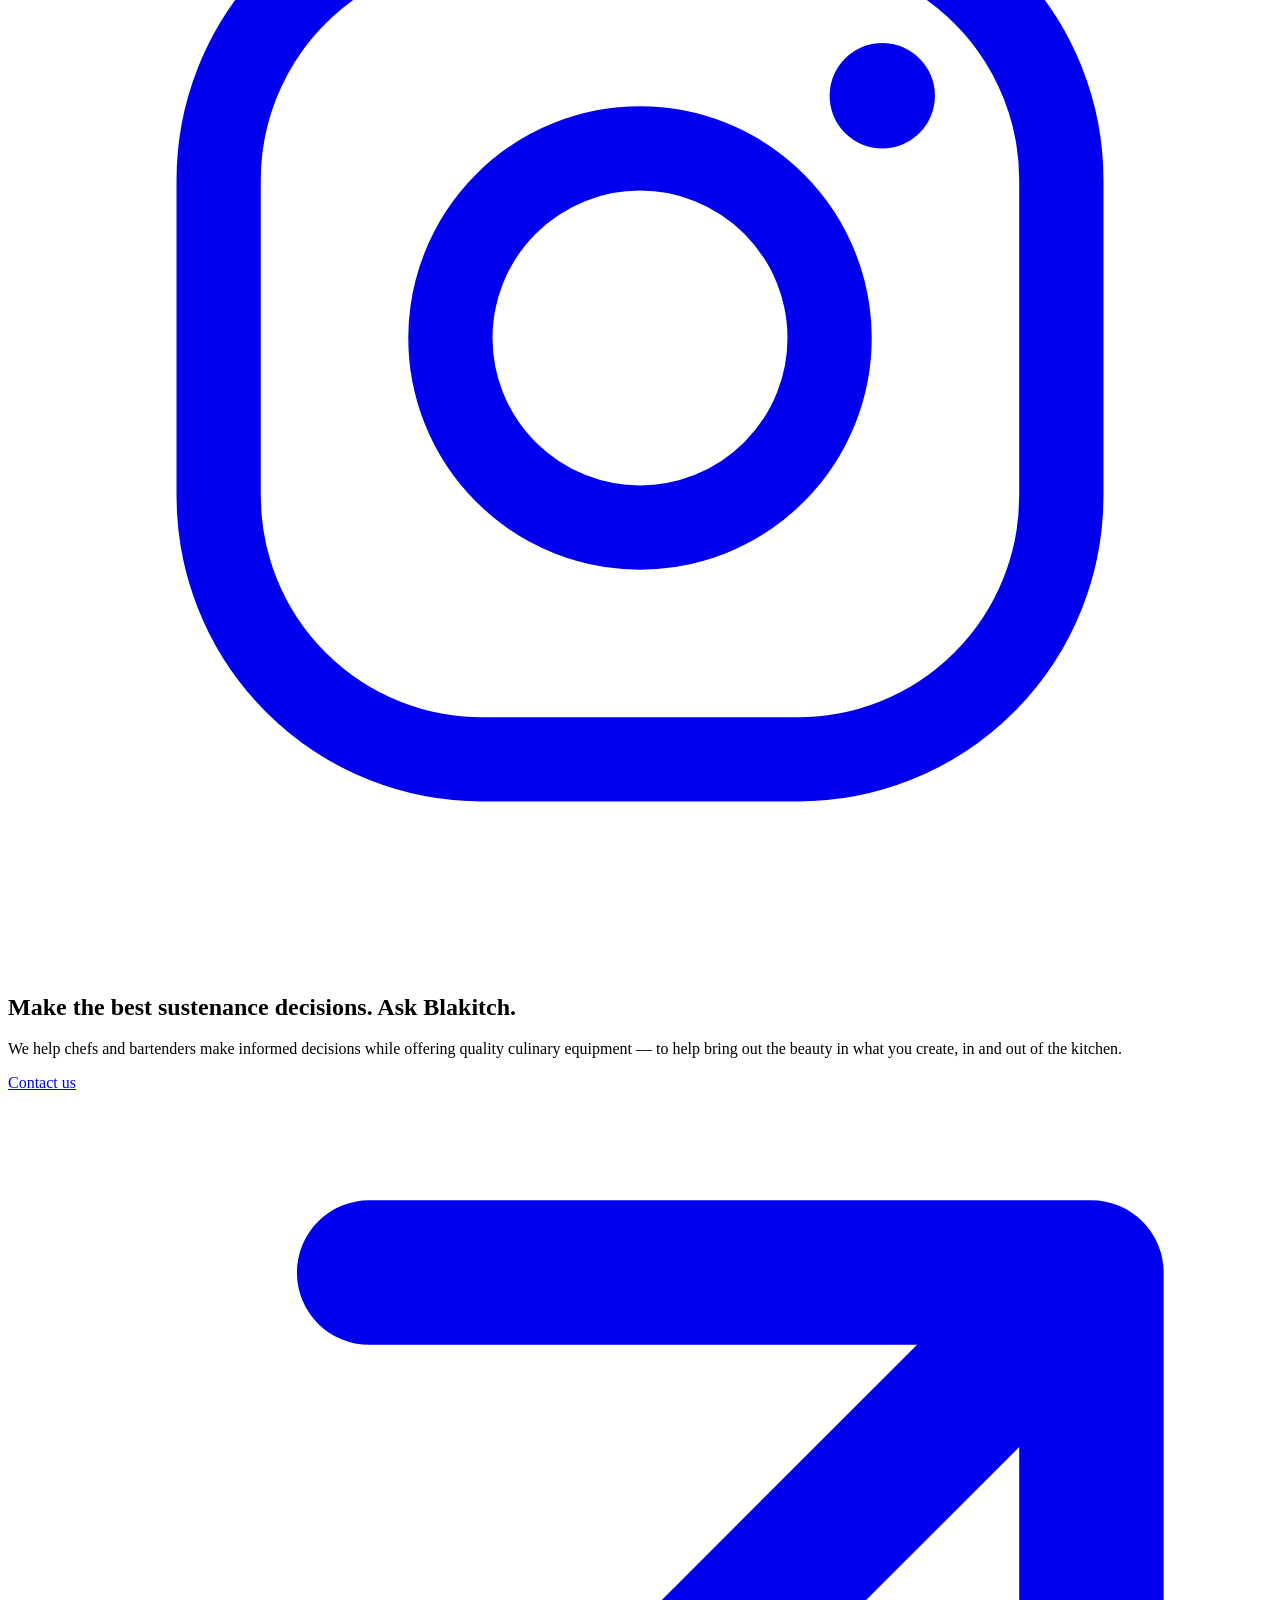
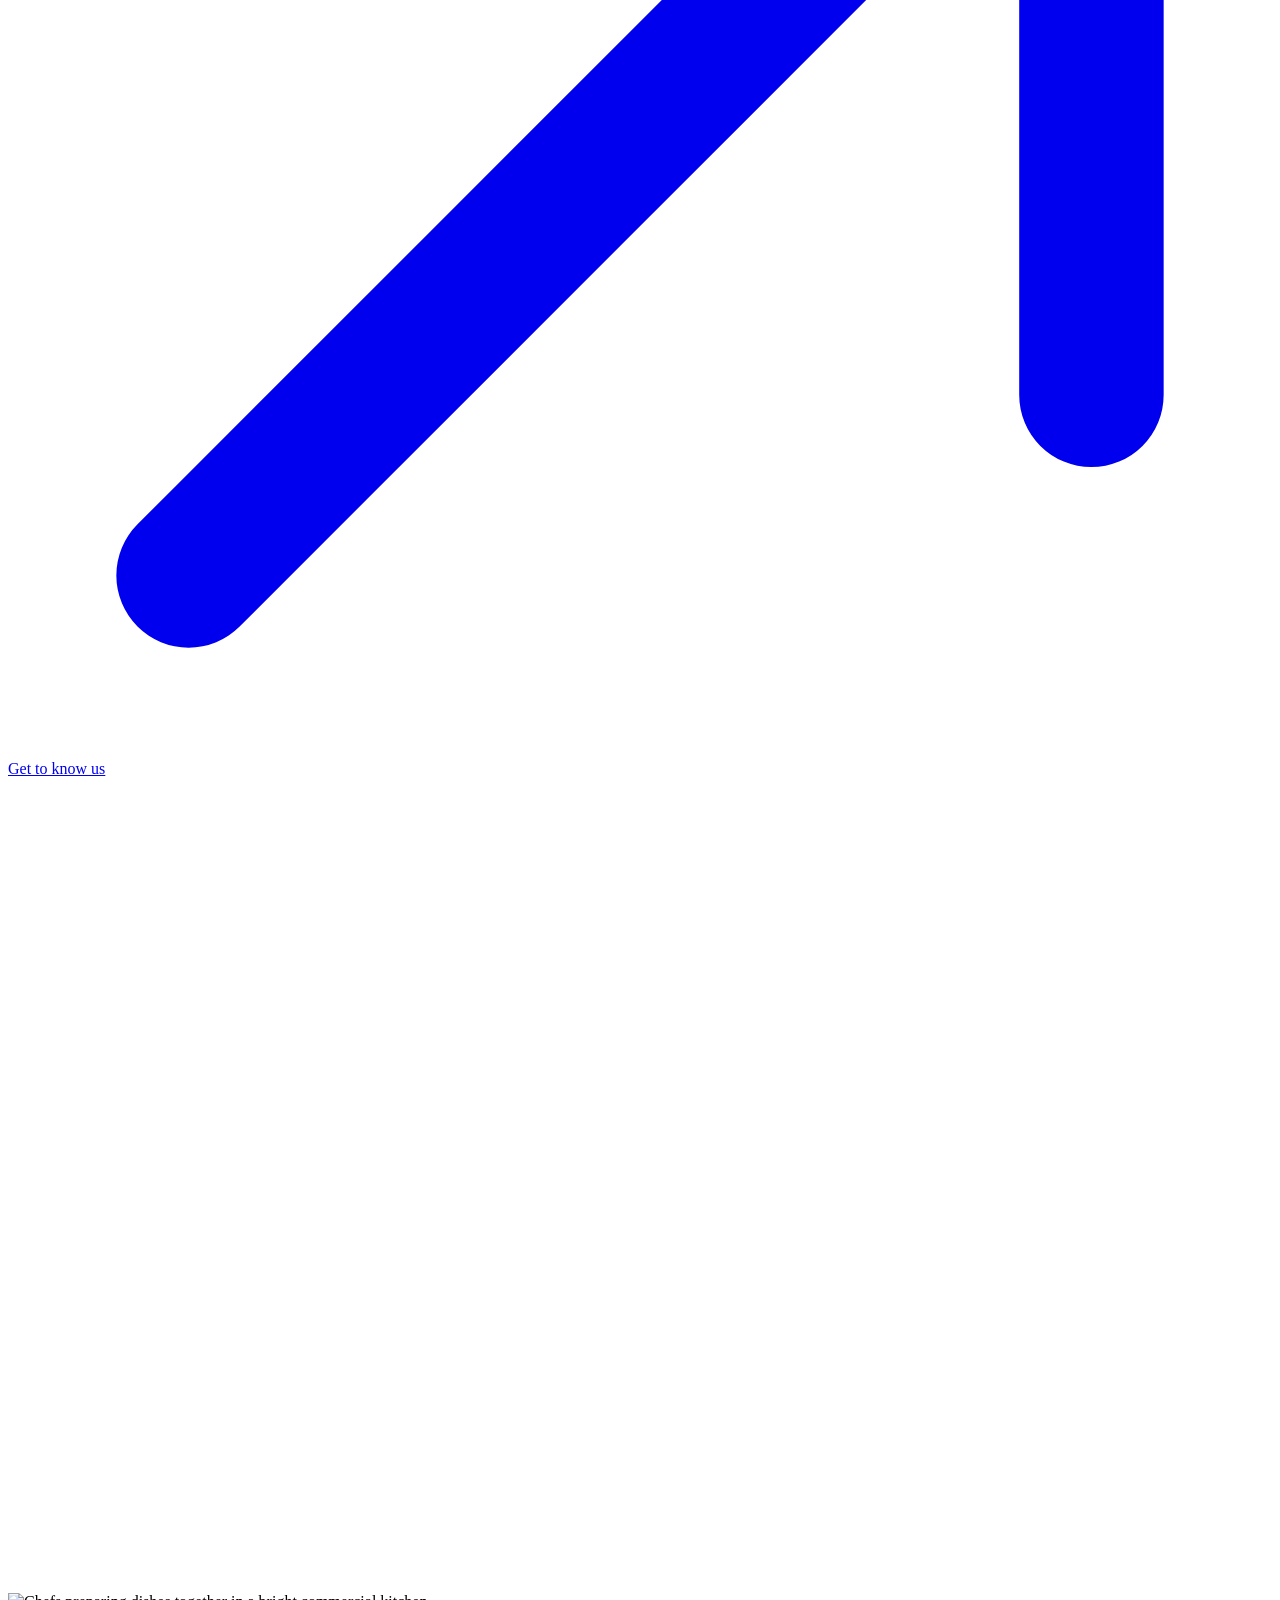
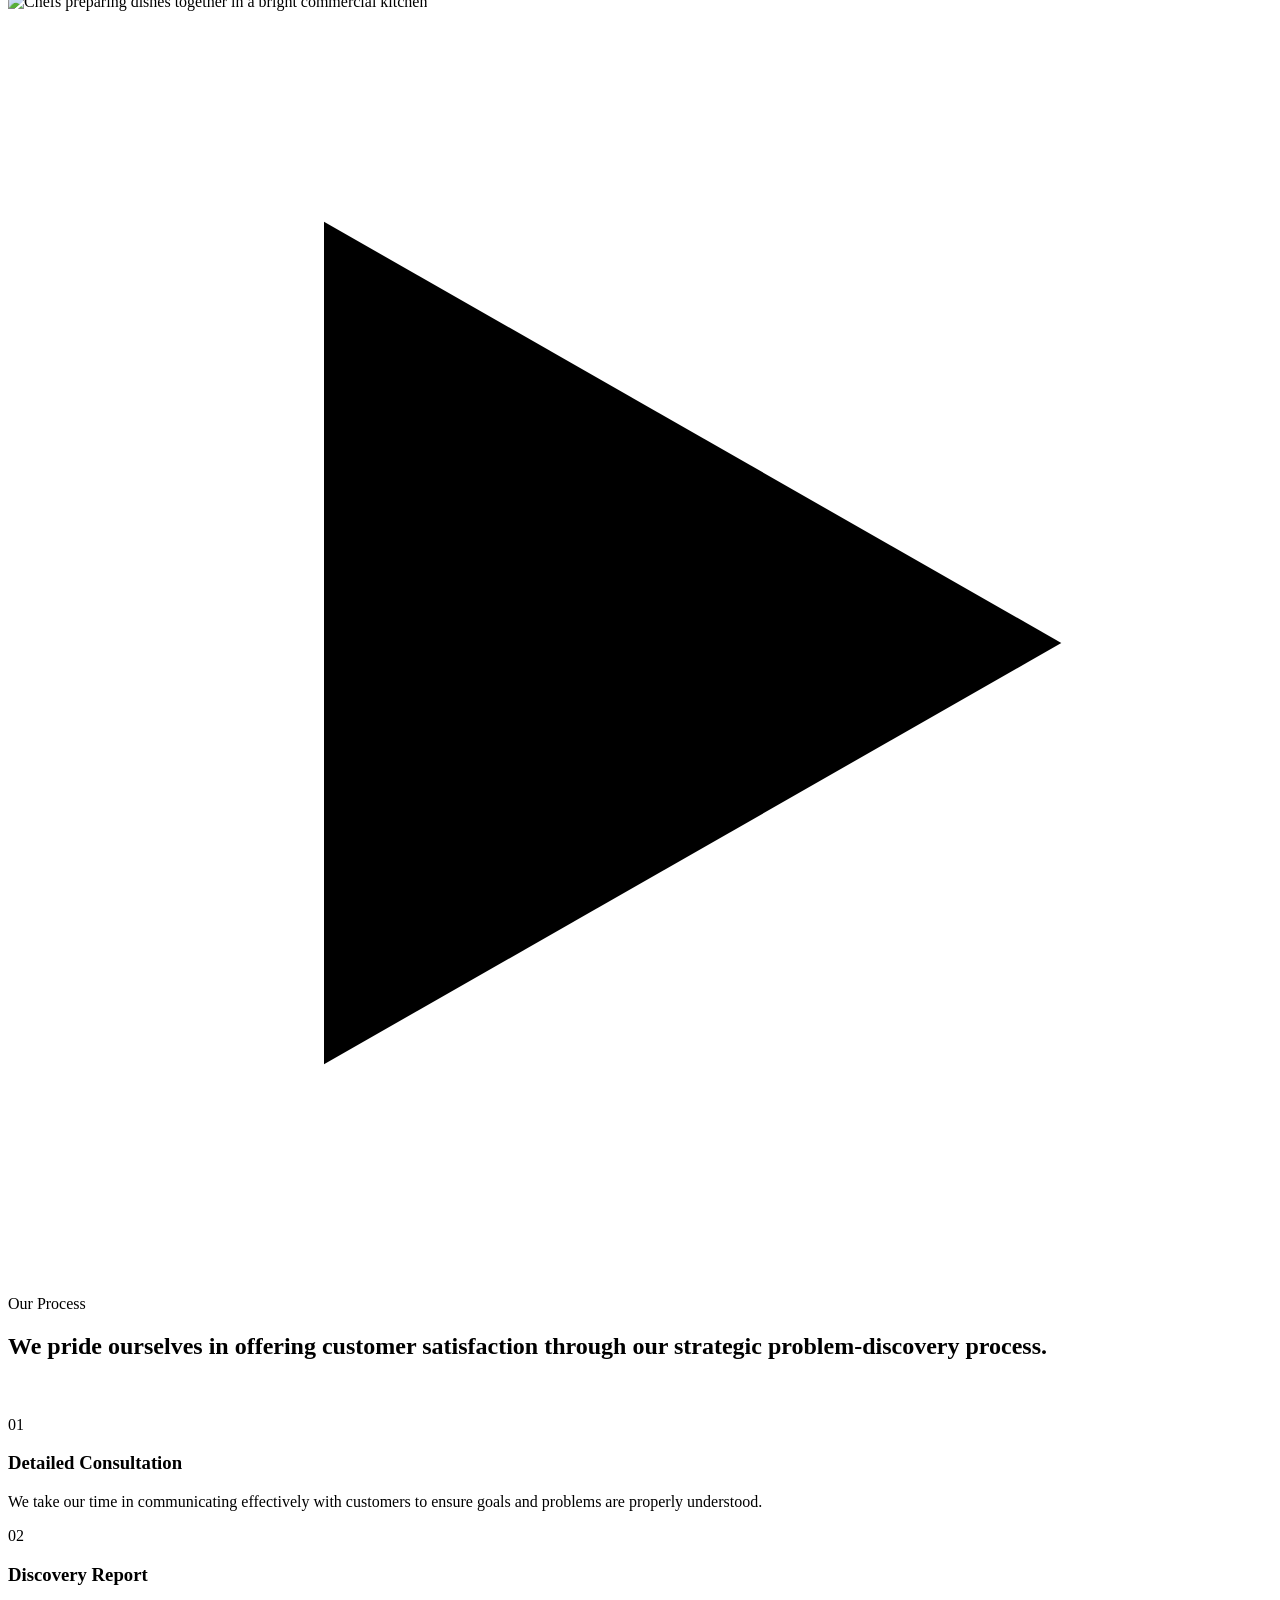
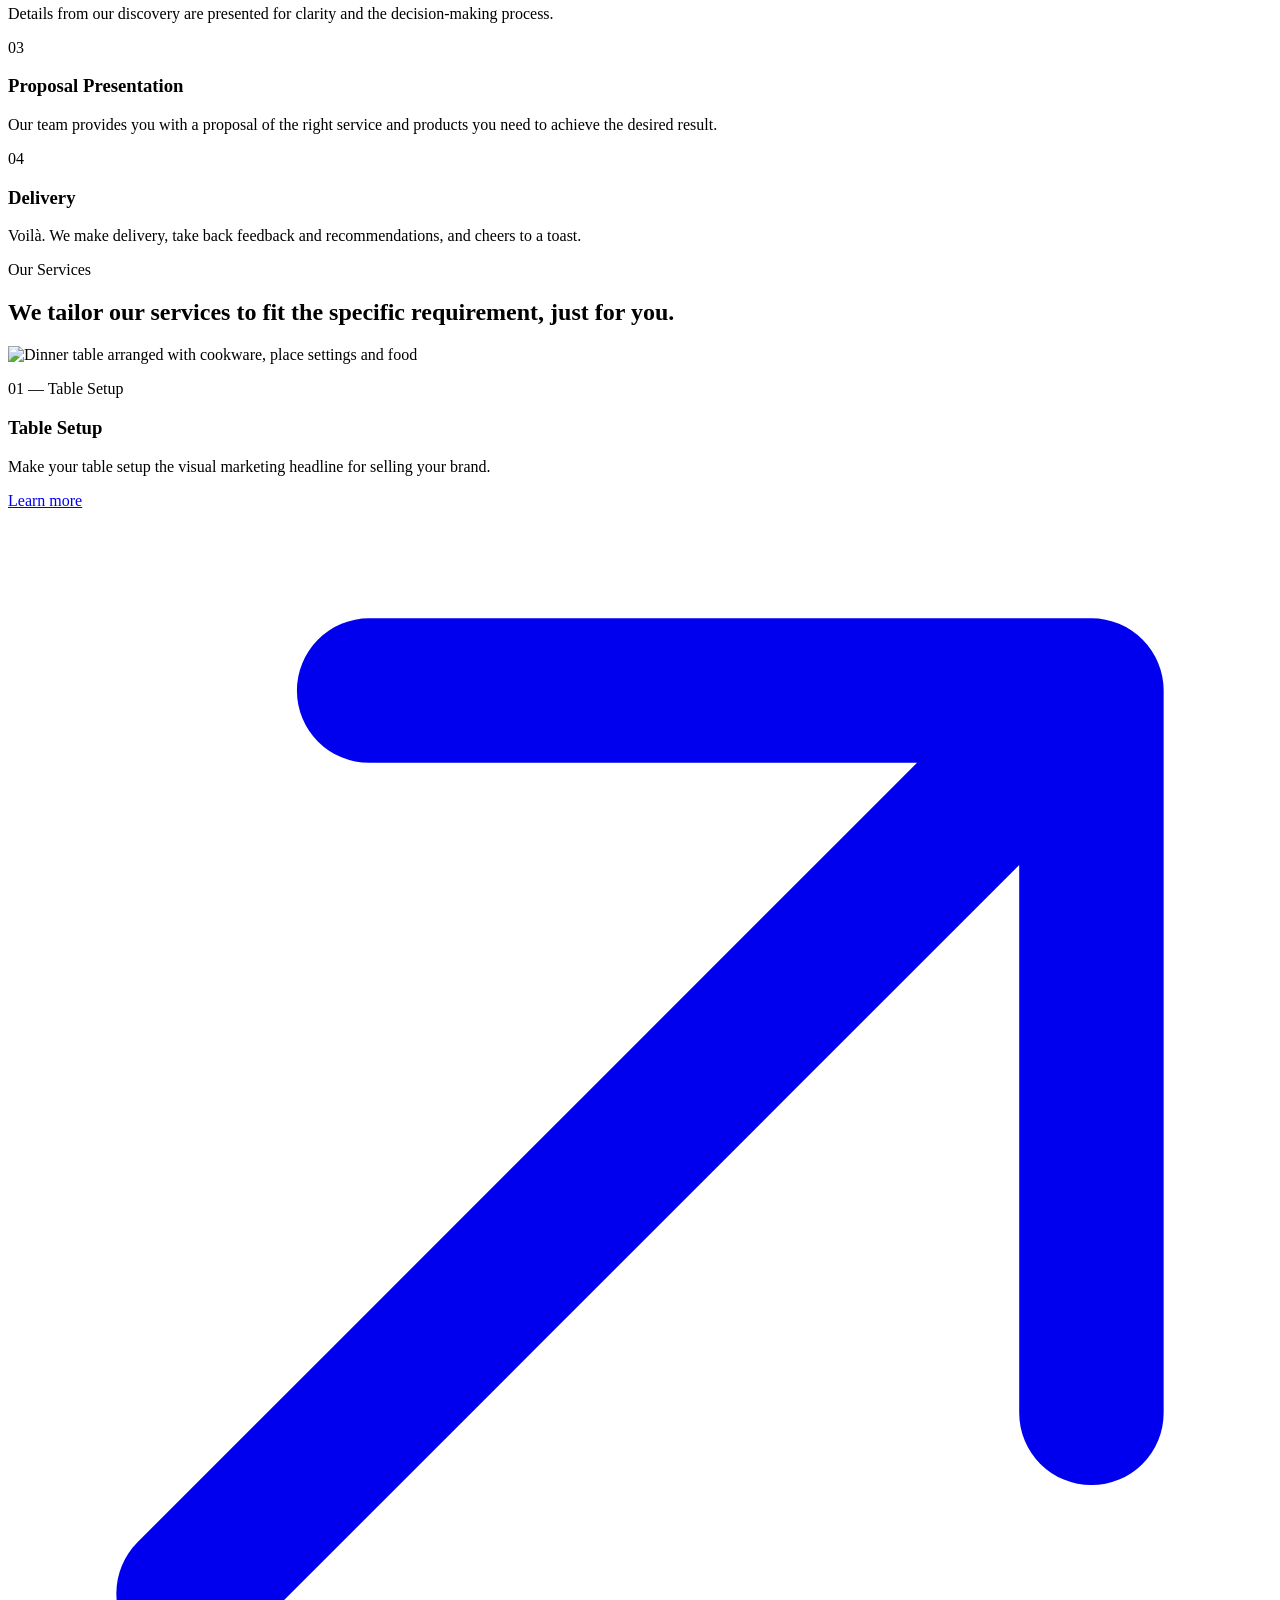
==== commit 3f788731: "Add files via upload" ====
--- a/index.html
+++ b/index.html
@@ -3,255 +3,340 @@
 <head>
 <meta charset="UTF-8">
 <meta name="viewport" content="width=device-width, initial-scale=1.0">
-<title>Blakitch — Equipment & Sustenance for Working Kitchens</title>
-<meta name="description" content="Blakitch helps chefs and bartenders make informed culinary equipment and sustenance decisions — from the smallest dish to the largest line.">
-
+<title>Blakitch — Make the Best Sustenance Decisions</title>
+<meta name="description" content="Blakitch helps chefs and bartenders make informed culinary equipment and sustenance decisions — from the shopping dish to the last tool on the line.">
 <link rel="icon" type="image/png" href="assets/blakitch-logo-transparent.png">
 <link rel="preconnect" href="https://fonts.googleapis.com">
 <link rel="preconnect" href="https://fonts.gstatic.com" crossorigin>
-<link href="https://fonts.googleapis.com/css2?family=Fredoka:wght@500;600;700&family=Inter:wght@400;500;600;700&family=JetBrains+Mono:wght@500&display=swap" rel="stylesheet">
+<link href="https://fonts.googleapis.com/css2?family=Space+Grotesk:wght@500;600;700&family=Inter:wght@400;500;600;700&family=JetBrains+Mono:wght@500&display=swap" rel="stylesheet">
 <link rel="stylesheet" href="css/styles.css">
 </head>
 <body>
 
-<div class="grain"></div>
-
 <!-- ============ HEADER ============ -->
 <header class="site-header">
   <div class="wrap header-inner">
-    <a href="#top" class="brand">
-      <img src="assets/blakitch-logo-transparent.png" alt="Blakitch" class="brand-mark">
+    <a href="index.html" class="brand">
+      <img src="assets/blakitch-logo-white.png" alt="Blakitch" class="brand-mark">
     </a>
-    <nav class="main-nav" id="mainNav">
-      <a href="#equipment">Equipment</a>
-      <a href="#sustenance">Sustenance</a>
-      <a href="#how">How it works</a>
-      <a href="#word">The word</a>
-      <a href="#contact" class="nav-cta">Talk to us</a>
+
+    <nav class="main-nav" aria-label="Primary">
+      <a href="index.html" aria-current="page">Home</a>
+      <div class="nav-item">
+        <button class="dropdown-trigger" aria-expanded="false">
+          Our Services
+          <svg viewBox="0 0 12 8" fill="none"><path d="M1 1L6 6L11 1" stroke="currentColor" stroke-width="1.6" stroke-linecap="round"/></svg>
+        </button>
+        <div class="dropdown-panel">
+          <a class="dropdown-link" href="services.html#table-setup">
+            <span class="dd-icon"><svg viewBox="0 0 80 80"><path d="M24 12 C24 24 34 24 34 34 L34 60" fill="none" stroke="currentColor" stroke-width="5" stroke-linecap="round"/><path d="M46 12 C46 24 56 24 56 34 L56 60" fill="none" stroke="currentColor" stroke-width="5" stroke-linecap="round"/><rect x="24" y="60" width="32" height="10" rx="5" fill="currentColor"/></svg></span>
+            <strong>Table Setup</strong>
+            <span>The visual headline for your brand</span>
+          </a>
+          <a class="dropdown-link" href="services.html#bar-setup">
+            <span class="dd-icon"><svg viewBox="0 0 80 80"><rect x="34" y="10" width="10" height="34" rx="5" fill="currentColor"/><path d="M39 40 C15 46 15 66 39 72" fill="none" stroke="currentColor" stroke-width="5" stroke-linecap="round"/><path d="M39 40 C63 46 63 66 39 72" fill="none" stroke="currentColor" stroke-width="5" stroke-linecap="round"/></svg></span>
+            <strong>Bar Setup</strong>
+            <span>Built for a bar that never stops</span>
+          </a>
+          <a class="dropdown-link" href="services.html#restaurant-setup">
+            <span class="dd-icon"><svg viewBox="0 0 80 80"><circle cx="40" cy="46" r="26" fill="none" stroke="currentColor" stroke-width="5"/><rect x="62" y="38" width="16" height="10" rx="5" fill="currentColor"/></svg></span>
+            <strong>Restaurant Setup</strong>
+            <span>Dinnerware that matches your reputation</span>
+          </a>
+        </div>
+      </div>
+      <a href="about.html">About Us</a>
     </nav>
-    <button class="nav-toggle" id="navToggle" aria-label="Open menu" aria-expanded="false">
-      <span></span><span></span><span></span>
-    </button>
-  </div>
+
+    <div class="header-actions">
+      <a href="contact.html" class="btn btn-primary">
+        Contact us
+        <svg viewBox="0 0 14 14" fill="none"><path d="M2 12L12 2M12 2H4M12 2V10" stroke="currentColor" stroke-width="1.6" stroke-linecap="round" stroke-linejoin="round"/></svg>
+      </a>
+      <button class="nav-toggle" id="navToggle" aria-label="Open menu" aria-expanded="false">
+        <span class="bar"></span><span class="bar"></span><span class="bar"></span>
+      </button>
+    </div>
+  </div>
+
+  <!-- Mobile full-page dropdown -->
 </header>
 
-<main id="top">
+  <div class="mobile-menu" id="mobileMenu">
+    <ul class="mobile-menu-links">
+      <li><a href="index.html">Home</a></li>
+      <li class="mobile-accordion">
+        <button class="mobile-accordion-trigger">
+          Our Services
+          <svg viewBox="0 0 12 8" fill="none"><path d="M1 1L6 6L11 1" stroke="currentColor" stroke-width="1.6" stroke-linecap="round"/></svg>
+        </button>
+        <div class="mobile-accordion-panel">
+          <a href="services.html#table-setup">Table Setup</a>
+          <a href="services.html#bar-setup">Bar Setup</a>
+          <a href="services.html#restaurant-setup">Restaurant Setup</a>
+        </div>
+      </li>
+      <li><a href="about.html">About Us</a></li>
+      <li><a href="contact.html">Contact Us</a></li>
+    </ul>
+    <div class="mobile-menu-foot">
+      <a href="contact.html" class="btn btn-primary btn-block">
+        Contact us
+        <svg viewBox="0 0 14 14" fill="none"><path d="M2 12L12 2M12 2H4M12 2V10" stroke="currentColor" stroke-width="1.6" stroke-linecap="round" stroke-linejoin="round"/></svg>
+      </a>
+      <div class="mobile-socials">
+        <a href="#" aria-label="Facebook"><svg viewBox="0 0 24 24" fill="none"><path d="M15 8.5H13.5C12.9 8.5 12.5 8.9 12.5 9.5V11H15L14.6 13.5H12.5V20H10V13.5H8V11H10V9.2C10 7.1 11.4 5.5 13.5 5.5H15V8.5Z" fill="currentColor"/></svg></a>
+        <a href="#" aria-label="Twitter"><svg viewBox="0 0 24 24" fill="none"><path d="M18 6L6 18M6 6L18 18" stroke="currentColor" stroke-width="1.7" stroke-linecap="round"/></svg></a>
+        <a href="#" aria-label="Instagram"><svg viewBox="0 0 24 24" fill="none"><rect x="4" y="4" width="16" height="16" rx="5" stroke="currentColor" stroke-width="1.6"/><circle cx="12" cy="12" r="3.6" stroke="currentColor" stroke-width="1.6"/><circle cx="16.6" cy="7.4" r="1" fill="currentColor"/></svg></a>
+      </div>
+    </div>
+  </div>
+
+<main>
 
   <!-- ============ HERO ============ -->
   <section class="hero">
-    <div class="wrap hero-inner">
-      <p class="eyebrow">Equipment &amp; sustenance advisory</p>
-      <h1 class="hero-title">
-        Every dish starts<br>
-        with a decision <span class="smile-underline">worth&nbsp;trusting.</span>
-      </h1>
-      <p class="hero-sub">
-        Blakitch stands behind the pass with chefs and bartenders — helping them choose
-        the right equipment and ingredients the first time, from the shopping dish
-        to the last beautiful tool on the line.
-      </p>
-      <div class="hero-actions">
-        <a href="#contact" class="btn btn-primary">Book a consultation</a>
-        <a href="#equipment" class="btn btn-ghost">See the collection</a>
-      </div>
-      <div class="hero-tags">
-        <span>Cookware</span><span>·</span>
-        <span>Bar tools</span><span>·</span>
-        <span>Knives &amp; cutlery</span><span>·</span>
-        <span>Sourced ingredients</span>
-      </div>
-    </div>
-
-    <div class="hero-scene" aria-hidden="true">
-      <svg viewBox="0 0 640 640" class="scene-svg" role="img" aria-label="Illustration of a pan, knife and whisk">
-        <!-- pan -->
-        <g class="scene-pan">
-          <ellipse cx="230" cy="360" rx="150" ry="150" fill="var(--ink)"/>
-          <ellipse cx="230" cy="360" rx="118" ry="118" fill="var(--cream)"/>
-          <ellipse cx="230" cy="360" rx="96" ry="96" fill="none" stroke="var(--ink)" stroke-width="4" stroke-dasharray="2 14" stroke-linecap="round"/>
-          <rect x="352" y="338" width="190" height="34" rx="17" fill="var(--ink)"/>
-          <rect x="520" y="322" width="40" height="66" rx="20" fill="var(--ink)"/>
-        </g>
-        <!-- knife -->
-        <g class="scene-knife">
-          <path d="M120 130 L400 250 C412 256 412 272 398 276 L150 230 Z" fill="var(--ink)"/>
-          <rect x="60" y="205" width="95" height="34" rx="12" fill="var(--red)"/>
-        </g>
-        <!-- whisk -->
-        <g class="scene-whisk">
-          <rect x="470" y="80" width="18" height="120" rx="9" fill="var(--ink)"/>
-          <path d="M479 190 C420 210 420 300 479 320" fill="none" stroke="var(--ember)" stroke-width="10" stroke-linecap="round"/>
-          <path d="M479 190 C538 210 538 300 479 320" fill="none" stroke="var(--ember)" stroke-width="10" stroke-linecap="round"/>
-          <path d="M479 190 C440 225 440 285 479 320" fill="none" stroke="var(--ember)" stroke-width="10" stroke-linecap="round"/>
-          <path d="M479 190 C518 225 518 285 479 320" fill="none" stroke="var(--ember)" stroke-width="10" stroke-linecap="round"/>
-        </g>
-        <!-- smile accent -->
-        <path class="scene-smile" d="M300 470 C340 520 420 520 460 470" fill="none" stroke="var(--red)" stroke-width="16" stroke-linecap="round"/>
-      </svg>
-    </div>
-  </section>
-
+    <div class="wrap">
+      <div class="hero-inner">
+        <h1 class="hero-title" data-split>Make the best sustenance decisions. Ask Blakitch.</h1>
+        <p class="hero-sub">We help chefs and bartenders make informed decisions while offering quality culinary equipment — to help bring out the beauty in what you create, in and out of the kitchen.</p>
+        <div class="hero-actions">
+          <a href="contact.html" class="btn btn-primary">
+            Contact us
+            <svg viewBox="0 0 14 14" fill="none"><path d="M2 12L12 2M12 2H4M12 2V10" stroke="currentColor" stroke-width="1.6" stroke-linecap="round" stroke-linejoin="round"/></svg>
+          </a>
+          <a href="about.html" class="btn btn-outline">Get to know us</a>
+        </div>
+      </div>
+    </div>
+
+    <div class="wrap" style="margin-top:56px;">
+      <div class="photo reveal" style="aspect-ratio:21/9; position:relative;" data-parallax>
+        <div class="hero-blob-wrap" style="right:-8%; top:-20%; width:60%; height:140%;">
+          <svg viewBox="-100 -100 200 200"><path data-morph-blob fill="#E5231C" opacity="0.14"/></svg>
+        </div>
+        <img class="photo-image" src="assets/kitchen-showreel.png" alt="Chefs preparing dishes together in a bright commercial kitchen">
+        <div class="photo-play" aria-hidden="true"><svg viewBox="0 0 24 24" fill="currentColor"><path d="M6 4L20 12L6 20V4Z"/></svg></div>
+      </div>
+    </div>
+  </section>
+
+  <!-- ============ OUR PROCESS ============ -->
+  <section class="section" id="process">
+    <div class="wrap">
+      <p class="eyebrow center">Our Process</p>
+      <h2 class="section-title center">We pride ourselves in offering customer satisfaction through our strategic problem-discovery process.</h2>
+
+      <div class="process" style="margin-top:56px;">
+        <div class="process-progress" data-progress></div>
+        <div class="process-step reveal">
+          <span class="process-num">01</span>
+          <h3>Detailed Consultation</h3>
+          <p>We take our time in communicating effectively with customers to ensure goals and problems are properly understood.</p>
+        </div>
+        <div class="process-step reveal">
+          <span class="process-num">02</span>
+          <h3>Discovery Report</h3>
+          <p>Details from our discovery are presented for clarity and the decision-making process.</p>
+        </div>
+        <div class="process-step reveal">
+          <span class="process-num">03</span>
+          <h3>Proposal Presentation</h3>
+          <p>Our team provides you with a proposal of the right service and products you need to achieve the desired result.</p>
+        </div>
+        <div class="process-step reveal">
+          <span class="process-num">04</span>
+          <h3>Delivery</h3>
+          <p>Voilà. We make delivery, take back feedback and recommendations, and cheers to a toast.</p>
+        </div>
+      </div>
+    </div>
+  </section>
+
+  <!-- ============ OUR SERVICES ============ -->
+  <section class="section section-tight" id="services">
+    <div class="wrap">
+      <p class="eyebrow center">Our Services</p>
+      <h2 class="section-title center">We tailor our services to fit the specific requirement, just for you.</h2>
+
+      <div class="service-block reveal">
+        <div class="photo photo--bar-left">
+          <div class="photo-bar"></div>
+        <img src="assets/table-with-food-thanksgiving-day 1.png" alt="Dinner table arranged with cookware, place settings and food">
+        </div>
+        <div class="service-copy">
+          <p class="eyebrow-num">01 — Table Setup</p>
+          <h3>Table Setup</h3>
+          <p>Make your table setup the visual marketing headline for selling your brand.</p>
+          <a href="services.html#table-setup" class="service-link">Learn more <svg viewBox="0 0 14 14" fill="none"><path d="M2 12L12 2M12 2H4M12 2V10" stroke="currentColor" stroke-width="1.6" stroke-linecap="round" stroke-linejoin="round"/></svg></a>
+        </div>
+      </div>
+
+      <div class="service-block reveal">
+        <div class="photo photo--bar-right">
+          
+          <div class="photo-bar"></div>
+          <img src="assets/table-with-food-thanksgiving-day 2.png" alt="Warmly lit bar counter with red stools and pendant lights">
+        </div>
+        <div class="service-copy">
+          <p class="eyebrow-num">02 — Bar Setup</p>
+          <h3>Bar Setup</h3>
+          <p>Setting up a bar is as complicated as a box puzzle. Let's help you choose the best setup.</p>
+          <a href="services.html#bar-setup" class="service-link">Learn more <svg viewBox="0 0 14 14" fill="none"><path d="M2 12L12 2M12 2H4M12 2V10" stroke="currentColor" stroke-width="1.6" stroke-linecap="round" stroke-linejoin="round"/></svg></a>
+        </div>
+      </div>
+
+      <div class="service-block reveal">
+        <div class="photo photo--bar-left">
+    
+          <div class="photo-bar"></div>
+          <img src="assets/half-empty-restaurant-table-with-plate-glass-cutlery 1.png" alt="Restaurant table dressed with white linen, glassware and greenery">
+        </div>
+        <div class="service-copy">
+          <p class="eyebrow-num">03 — Restaurant Setup</p>
+          <h3>Restaurant Setup</h3>
+          <p>The dinnerware you choose for your restaurant could make or mar your reputation. Let's help you.</p>
+          <a href="services.html#restaurant-setup" class="service-link">Learn more <svg viewBox="0 0 14 14" fill="none"><path d="M2 12L12 2M12 2H4M12 2V10" stroke="currentColor" stroke-width="1.6" stroke-linecap="round" stroke-linejoin="round"/></svg></a>
+        </div>
+      </div>
+    </div>
+  </section>
+
+  <!-- ============ ABOUT TEASER ============ -->
+  <section class="section">
+    <div class="wrap">
+      <div class="split-block reveal">
+        <div>
+          <p class="eyebrow">About Us</p>
+          <h2 class="section-title">A full-service sustenance partner for working kitchens.</h2>
+          <p class="section-lede" style="margin-bottom:26px;">Blakitch helps chefs and bartenders make better purchase decisions — keeping the journey from shortlist to delivery seamless and, honestly, kind of enjoyable.</p>
+          <a href="about.html" class="service-link">Learn more <svg viewBox="0 0 14 14" fill="none"><path d="M2 12L12 2M12 2H4M12 2V10" stroke="currentColor" stroke-width="1.6" stroke-linecap="round" stroke-linejoin="round"/></svg></a>
+        </div>
+
+        <div class="photo photo--bar-bottom">
+          <div class="photo-bar"></div>
+          <img class="ceo" src="assets/Blakitch CEO.png" alt="Abdulhakeem Oganla, Founder and CEO of Blakitch">
+        </div>
+      </div>
+    </div>
+  </section>
+
+  <!-- ============ WIDE BANNER ============ -->
+  <section class="wrap">
+    <div class="photo banner-photo reveal">
+      <img class="photo-image" src="assets/kitchen-team-banner.png" alt="Two chefs reviewing plated dishes in a commercial kitchen">
+    </div>
+  </section>
+  <!-- ============ WHY CHOOSE US ============ -->
+  <section class="band-red">
+    <div class="wrap">
+      <p class="eyebrow center">Why Choose Us?</p>
+      <h2 class="section-title center">Built for a market that rewards consistency, not just taste.</h2>
+      <p class="section-lede center">We've built a reputation in the sustenance and culinary market, and we intend to hold that standard — bringing beauty and satisfaction to every recommendation we make.</p>
+      <div class="hero-actions center">
+        <a href="contact.html" class="btn btn-outline">
+          Book a free consultation
+          <svg viewBox="0 0 14 14" fill="none"><path d="M2 12L12 2M12 2H4M12 2V10" stroke="currentColor" stroke-width="1.6" stroke-linecap="round" stroke-linejoin="round"/></svg>
+        </a>
+      </div>
+    </div>
+  </section>
+  <!-- ============ REVIEWS ============ -->
+  <section class="section">
+    <div class="wrap">
+      <p class="eyebrow center">Reviews</p>
+      <h2 class="section-title center">What our clients have been saying.</h2>
+      <div class="reviews-grid" style="margin-top:40px;">
+        <article class="review-card reveal">
+          <p class="review-quote">"Blakitch didn't sell me a mixer. They asked what I was mixing — then told me what I'd regret in a year."</p>
+          <div class="review-person">
+            <span class="review-avatar">HC</span>
+            <div><p class="review-name">Head Chef</p><p class="review-role">80-cover kitchen, Lagos</p></div>
+          </div>
+        </article>
+        <article class="review-card reveal">
+          <p class="review-quote">"We came in for glassware and left with a whole bar layout that actually made service faster."</p>
+          <div class="review-person">
+            <span class="review-avatar">BM</span>
+            <div><p class="review-name">Bar Manager</p><p class="review-role">Rooftop lounge, Victoria Island</p></div>
+          </div>
+        </article>
+        <article class="review-card reveal">
+          <p class="review-quote">"Honest is the word. They told us what to skip as much as what to buy — that's rare."</p>
+          <div class="review-person">
+            <span class="review-avatar">RO</span>
+            <div><p class="review-name">Restaurant Owner</p><p class="review-role">Ikoyi</p></div>
+          </div>
+        </article>
+      </div>
+      <p style="text-align:center; color: var(--muted-dim); font-size:0.85rem; margin-top:22px;">Sample testimonials shown while we collect quotes from real clients.</p>
+    </div>
+
+  </section>
   <!-- ============ MARQUEE STRIP ============ -->
-  <div class="marquee" aria-hidden="true">
-    <div class="marquee-track">
-      <span>Sourced, not settled for</span><span class="dot">●</span>
-      <span>Line-tested equipment</span><span class="dot">●</span>
-      <span>Advisory before inventory</span><span class="dot">●</span>
-      <span>Built for the working kitchen</span><span class="dot">●</span>
-      <span>Sourced, not settled for</span><span class="dot">●</span>
-      <span>Line-tested equipment</span><span class="dot">●</span>
-      <span>Advisory before inventory</span><span class="dot">●</span>
-      <span>Built for the working kitchen</span><span class="dot">●</span>
-    </div>
-  </div>
-
-  <!-- ============ VALUE PROPS ============ -->
-  <section class="section" id="how">
-    <div class="wrap">
-      <p class="eyebrow">Why kitchens call us first</p>
-      <h2 class="section-title">We stand between the catalogue and the counter.</h2>
-      <p class="section-lede">
-        Most equipment decisions get made under pressure — a broken hinge, a new menu,
-        an opening date that won't move. We take the guesswork out, so the only thing
-        you're deciding is what to cook.
-      </p>
-
-      <div class="value-grid">
-        <article class="value-card">
-          <span class="value-mark">Ask</span>
-          <h3>Advisory first</h3>
-          <p>We start with your menu, your covers, your bar — not a product page.
-             What you need drives what we recommend, never the other way round.</p>
-        </article>
-        <article class="value-card">
-          <span class="value-mark">Vet</span>
-          <h3>Line-tested sourcing</h3>
-          <p>Every pan, blade and bottle we recommend has earned its place through
-             real service — not a spec sheet.</p>
-        </article>
-        <article class="value-card">
-          <span class="value-mark">Fit</span>
-          <h3>Fit to your kitchen</h3>
-          <p>Gas or induction, twelve covers or two hundred — we match equipment
-             to the kitchen you actually run.</p>
-        </article>
-        <article class="value-card">
-          <span class="value-mark">Hold</span>
-          <h3>Ongoing sustenance</h3>
-          <p>Beyond equipment, we help source the ingredients your standards depend
-             on, consistently, service after service.</p>
-        </article>
-      </div>
-    </div>
-  </section>
-
-  <!-- ============ EQUIPMENT CATEGORIES ============ -->
-  <section class="section section-dark" id="equipment">
-    <div class="wrap">
-      <p class="eyebrow eyebrow-light">The collection</p>
-      <h2 class="section-title light">From the shopping dish to the last tool on the line.</h2>
-
-      <div class="cat-grid">
-        <article class="cat-card">
-          <div class="cat-icon">
-            <svg viewBox="0 0 80 80"><circle cx="40" cy="46" r="26" fill="none" stroke="currentColor" stroke-width="5"/><rect x="62" y="38" width="16" height="10" rx="5" fill="currentColor"/></svg>
-          </div>
-          <h3>Cookware</h3>
-          <p>Pans, pots and bakeware chosen for heat, weight and the years they'll last.</p>
-        </article>
-        <article class="cat-card">
-          <div class="cat-icon">
-            <svg viewBox="0 0 80 80"><path d="M14 18 L58 40 C64 43 64 51 57 53 L18 46 Z" fill="currentColor"/><rect x="8" y="40" width="16" height="10" rx="4" fill="currentColor"/></svg>
-          </div>
-          <h3>Knives &amp; cutlery</h3>
-          <p>Blades matched to hand, task and the way your prep list actually runs.</p>
-        </article>
-        <article class="cat-card">
-          <div class="cat-icon">
-            <svg viewBox="0 0 80 80"><rect x="34" y="10" width="10" height="34" rx="5" fill="currentColor"/><path d="M39 40 C15 46 15 66 39 72" fill="none" stroke="currentColor" stroke-width="5" stroke-linecap="round"/><path d="M39 40 C63 46 63 66 39 72" fill="none" stroke="currentColor" stroke-width="5" stroke-linecap="round"/></svg>
-          </div>
-          <h3>Bar tools</h3>
-          <p>Shakers, jiggers and glassware built for a bar that never really stops.</p>
-        </article>
-        <article class="cat-card">
-          <div class="cat-icon">
-            <svg viewBox="0 0 80 80"><path d="M24 12 C24 24 34 24 34 34 L34 60" fill="none" stroke="currentColor" stroke-width="5" stroke-linecap="round"/><path d="M46 12 C46 24 56 24 56 34 L56 60" fill="none" stroke="currentColor" stroke-width="5" stroke-linecap="round"/><rect x="24" y="60" width="32" height="10" rx="5" fill="currentColor"/></svg>
-          </div>
-          <h3>Sustenance &amp; sourcing</h3>
-          <p>Ingredients vetted the same way as equipment — for what they do under heat.</p>
-        </article>
-      </div>
-    </div>
-  </section>
-
-  <!-- ============ PROCESS ============ -->
-  <section class="section" id="process">
-    <div class="wrap">
-      <p class="eyebrow">How it works</p>
-      <h2 class="section-title">Three conversations, one kitchen that runs right.</h2>
-
-      <ol class="process-list">
-        <li class="process-step">
-          <div class="process-copy">
-            <h3>Tell us the kitchen</h3>
-            <p>Menu, covers, current pain points — the details that actually decide
-               what equipment earns its space on your line.</p>
-          </div>
-        </li>
-        <li class="process-step">
-          <div class="process-copy">
-            <h3>We shortlist and explain</h3>
-            <p>You get a small, honest shortlist with the trade-offs spelled out —
-               never a catalogue dump.</p>
-          </div>
-        </li>
-        <li class="process-step">
-          <div class="process-copy">
-            <h3>We equip and stay on call</h3>
-            <p>Sourcing, delivery and a standing line to us for whatever the next
-               service throws at you.</p>
-          </div>
-        </li>
-      </ol>
-    </div>
-  </section>
-
-  <!-- ============ WORD / TESTIMONIAL ============ -->
-  <section class="section quote-section" id="word">
-    <div class="wrap">
-      <svg class="quote-smile" viewBox="0 0 200 60" aria-hidden="true">
-        <path d="M10 10 C50 55 150 55 190 10" fill="none" stroke="var(--red)" stroke-width="12" stroke-linecap="round"/>
-      </svg>
-      <p class="quote-text">
-        "Blakitch didn't sell me a mixer. They asked what I was mixing —
-        then told me what I'd regret in a year."
-      </p>
-      <p class="quote-attrib">— Head chef, 80-cover kitchen</p>
-    </div>
-  </section>
-
-  <!-- ============ CONTACT / CTA ============ -->
-  <section class="section cta-section" id="contact">
-    <div class="wrap cta-inner">
-      <h2 class="section-title">Ready to equip the kitchen you're actually running?</h2>
-      <p class="section-lede">Tell us what's on the menu. We'll tell you what belongs on the line.</p>
-
-      <form class="contact-form" id="contactForm">
-        <div class="form-row">
-          <label for="name">Name</label>
-          <input type="text" id="name" name="name" required placeholder="Your name">
-        </div>
-        <div class="form-row">
-          <label for="email">Email</label>
-          <input type="email" id="email" name="email" required placeholder="you@kitchen.com">
-        </div>
-        <div class="form-row">
-          <label for="message">What are you equipping?</label>
-          <textarea id="message" name="message" rows="4" placeholder="A new kitchen, a bar refit, a single stubborn pan…"></textarea>
-        </div>
-        <button type="submit" class="btn btn-primary btn-wide">Send it to Blakitch</button>
-        <p class="form-note" id="formNote" role="status"></p>
-      </form>
+  <div class="marquee-section">
+    <p class="marquee-label">What Blakitch stands for</p>
+    <div class="marquee-wrap">
+      <div class="marquee-track" data-marquee data-speed="34">
+        <span class="brand-chip">Sourced, not settled for</span>
+        <span class="brand-chip">Line-tested equipment</span>
+        <span class="brand-chip">Advisory before inventory</span>
+        <span class="brand-chip">Built for the working kitchen</span>
+        <span class="brand-chip">Sourced, not settled for</span>
+        <span class="brand-chip">Line-tested equipment</span>
+        <span class="brand-chip">Advisory before inventory</span>
+        <span class="brand-chip">Built for the working kitchen</span>
+      </div>
+    </div>
+  </div>
+
+  <!-- ============ PORTFOLIO ============ -->
+  <section class="section section-tight">
+    <div class="wrap">
+      <p class="eyebrow center">Our Portfolio</p>
+      <h2 class="section-title center">Some of our finest deliveries.</h2>
+
+      <div class="portfolio-grid" style="margin-top:40px;">
+        <div class="portfolio-item reveal">
+          <div class="photo photo--bar-bottom"><img class="photo-image" src="assets/portfolio-table-setup.png" alt="Restaurant table set with dinnerware, linen, glassware and greenery"><div class="photo-bar"></div></div>
+          <h4>Monty Restaurant</h4>
+          <p>Full ambience setup</p>
+        </div>
+        <div class="portfolio-item reveal">
+          <div class="photo photo--bar-bottom"><img class="photo-image" src="assets/portfolio-bar-setup.png" alt="Bartender pouring a cocktail at a backlit bar"><div class="photo-bar"></div></div>
+          <h4>Goodlife Restaurant</h4>
+          <p>Full ambience setup</p>
+        </div>
+        <div class="portfolio-item reveal">
+          <div class="photo photo--bar-bottom"><img class="photo-image" src="assets/portfolio-restaurant-setup.png" alt="Restaurant professional arranging a finished dining table"><div class="photo-bar"></div></div>
+          <h4>Portside Restaurant</h4>
+          <p>Full ambience setup</p>
+        </div>
+      </div>
+    </div>
+  </section>
+
+  <!-- ============ JOIN OUR LIST ============ -->
+  <section class="section section-tight">
+    <div class="wrap">
+      <div class="joinlist reveal">
+        <div class="photo">
+          <img class="photo-image" src="assets/newsletter-chef-plating.png" alt="Chef finishing a plated dish with fresh herbs">
+        </div>
+        <div class="joinlist-copy">
+          <p class="eyebrow">Join Our List</p>
+          <h2 class="section-title">Be the first to know.</h2>
+          <p>Get updates on the latest developments in the culinary and sustenance space, plus our discounts and slash sales.</p>
+          <form class="joinlist-form">
+            <input type="email" required placeholder="Your email">
+            <button type="submit" class="btn btn-primary">
+              Subscribe
+              <svg viewBox="0 0 14 14" fill="none"><path d="M2 12L12 2M12 2H4M12 2V10" stroke="currentColor" stroke-width="1.6" stroke-linecap="round" stroke-linejoin="round"/></svg>
+            </button>
+          </form>
+          <p class="form-note"></p>
+        </div>
+      </div>
     </div>
   </section>
 
@@ -259,18 +344,47 @@
 
 <!-- ============ FOOTER ============ -->
 <footer class="site-footer">
-  <div class="wrap footer-inner">
-    <img src="assets/blakitch-logo-light.png" alt="Blakitch" class="footer-mark">
-    <nav class="footer-nav">
-      <a href="#equipment">Equipment</a>
-      <a href="#sustenance">Sustenance</a>
-      <a href="#how">How it works</a>
-      <a href="#contact">Talk to us</a>
-    </nav>
-    <p class="footer-copy">&copy; <span id="year"></span> Blakitch. Equipment &amp; sustenance for working kitchens.</p>
+  <div class="wrap footer-grid">
+    <div>
+      <img src="assets/blakitch-logo-white.png" alt="Blakitch" class="footer-brand-mark">
+      <p class="footer-tagline">Equipment and sustenance advisory for chefs and bartenders who don't want to guess.</p>
+      <div class="footer-socials">
+        <a href="#" aria-label="Facebook"><svg viewBox="0 0 24 24" fill="none"><path d="M15 8.5H13.5C12.9 8.5 12.5 8.9 12.5 9.5V11H15L14.6 13.5H12.5V20H10V13.5H8V11H10V9.2C10 7.1 11.4 5.5 13.5 5.5H15V8.5Z" fill="currentColor"/></svg></a>
+        <a href="#" aria-label="Twitter"><svg viewBox="0 0 24 24" fill="none"><path d="M18 6L6 18M6 6L18 18" stroke="currentColor" stroke-width="1.7" stroke-linecap="round"/></svg></a>
+        <a href="#" aria-label="Instagram"><svg viewBox="0 0 24 24" fill="none"><rect x="4" y="4" width="16" height="16" rx="5" stroke="currentColor" stroke-width="1.6"/><circle cx="12" cy="12" r="3.6" stroke="currentColor" stroke-width="1.6"/><circle cx="16.6" cy="7.4" r="1" fill="currentColor"/></svg></a>
+      </div>
+    </div>
+    <div class="footer-col">
+      <h4>Company</h4>
+      <ul>
+        <li><a href="index.html">Home</a></li>
+        <li><a href="services.html">Our Services</a></li>
+        <li><a href="about.html">About Us</a></li>
+      </ul>
+    </div>
+    <div class="footer-col">
+      <h4>Contact Us</h4>
+      <ul>
+        <li><a href="contact.html">Feel free to reach us</a></li>
+        <li><a href="mailto:ceo@blakitch.com">ceo@blakitch.com</a></li>
+        <li><a href="tel:+2347012080337">+234 701 208 0337</a></li>
+      </ul>
+    </div>
+  </div>
+  <div class="wrap footer-bottom">
+    <div class="footer-bottom-mark">
+      <img src="assets/blakitch-logo-white.png" alt="">
+      <p class="footer-copy">&copy; <span data-year></span> Blakitch. All rights reserved.</p>
+    </div>
+    <div class="footer-legal">
+      <a href="#">Privacy Policy</a>
+    </div>
   </div>
 </footer>
 
+<script src="assets/vendor/gsap/gsap.min.js"></script>
+<script src="assets/vendor/gsap/ScrollTrigger.min.js"></script>
 <script src="js/main.js"></script>
+<script src="js/animations.js"></script>
 </body>
 </html>
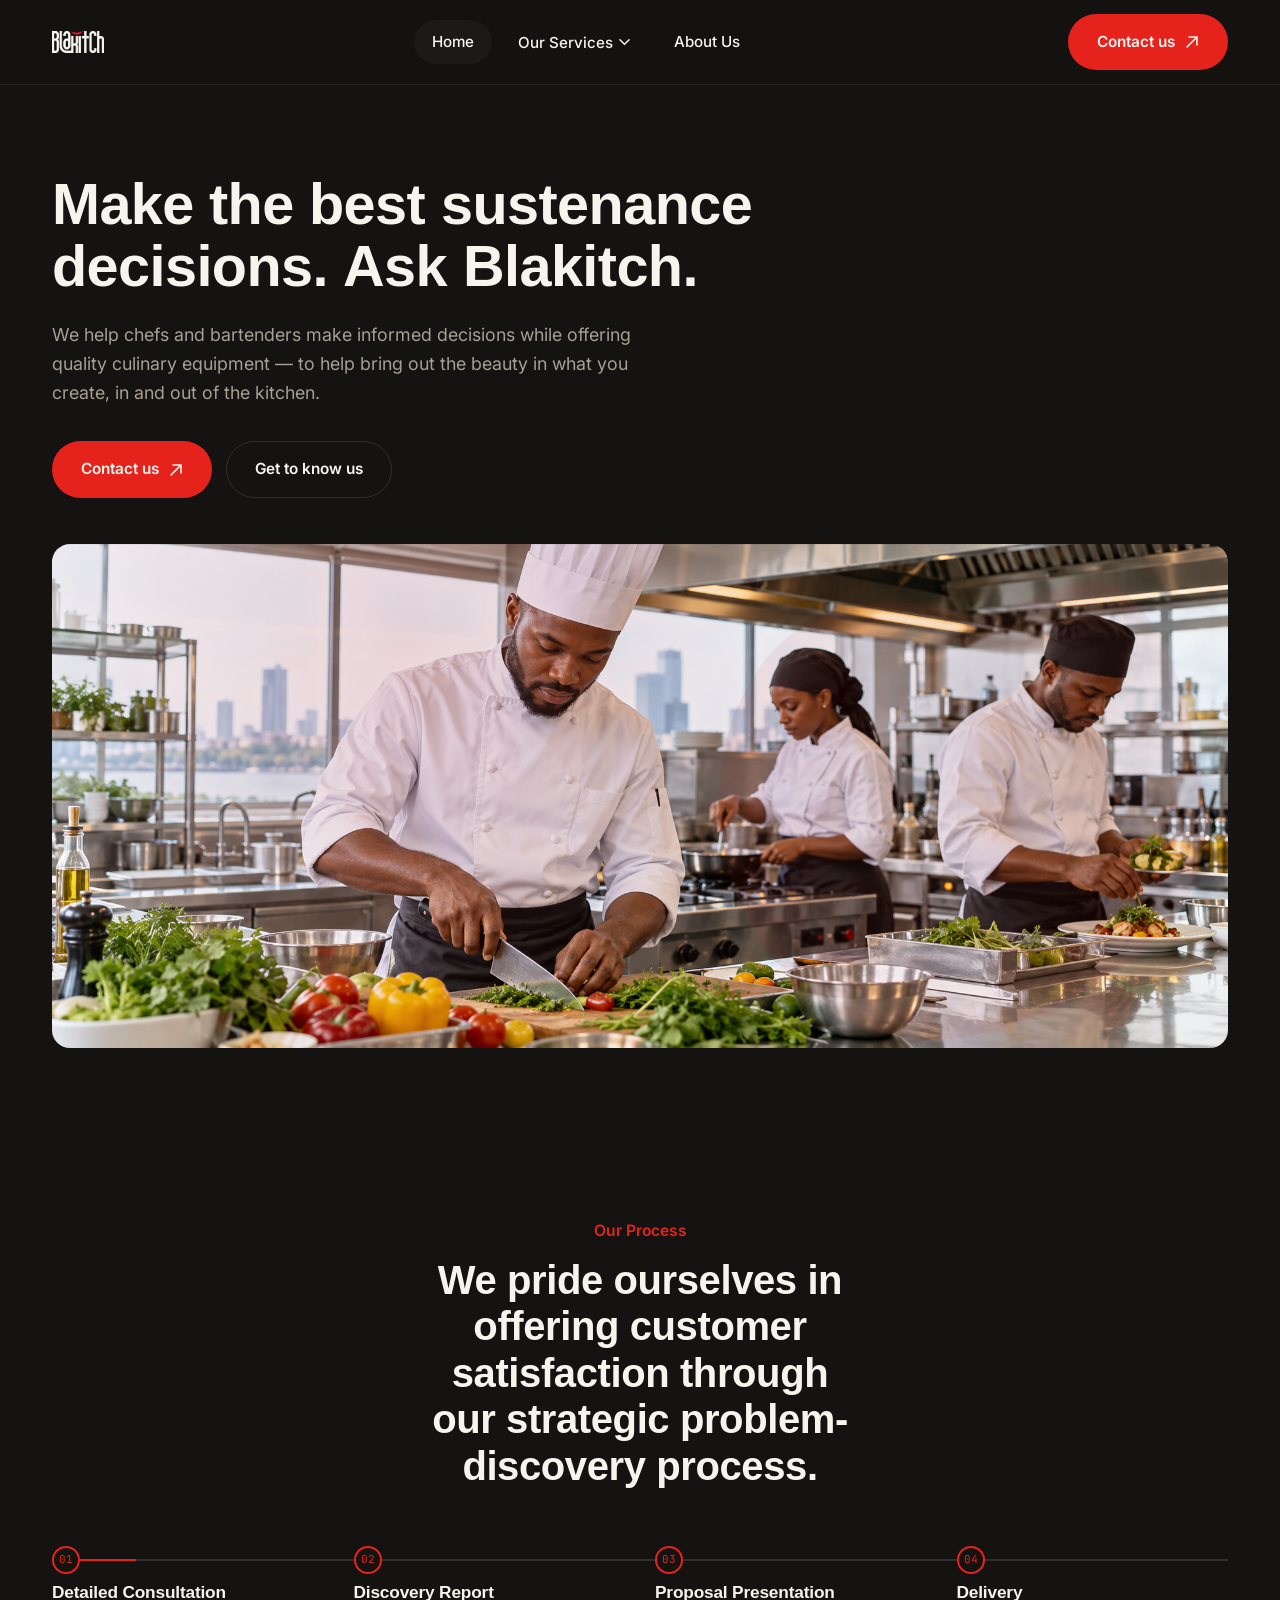
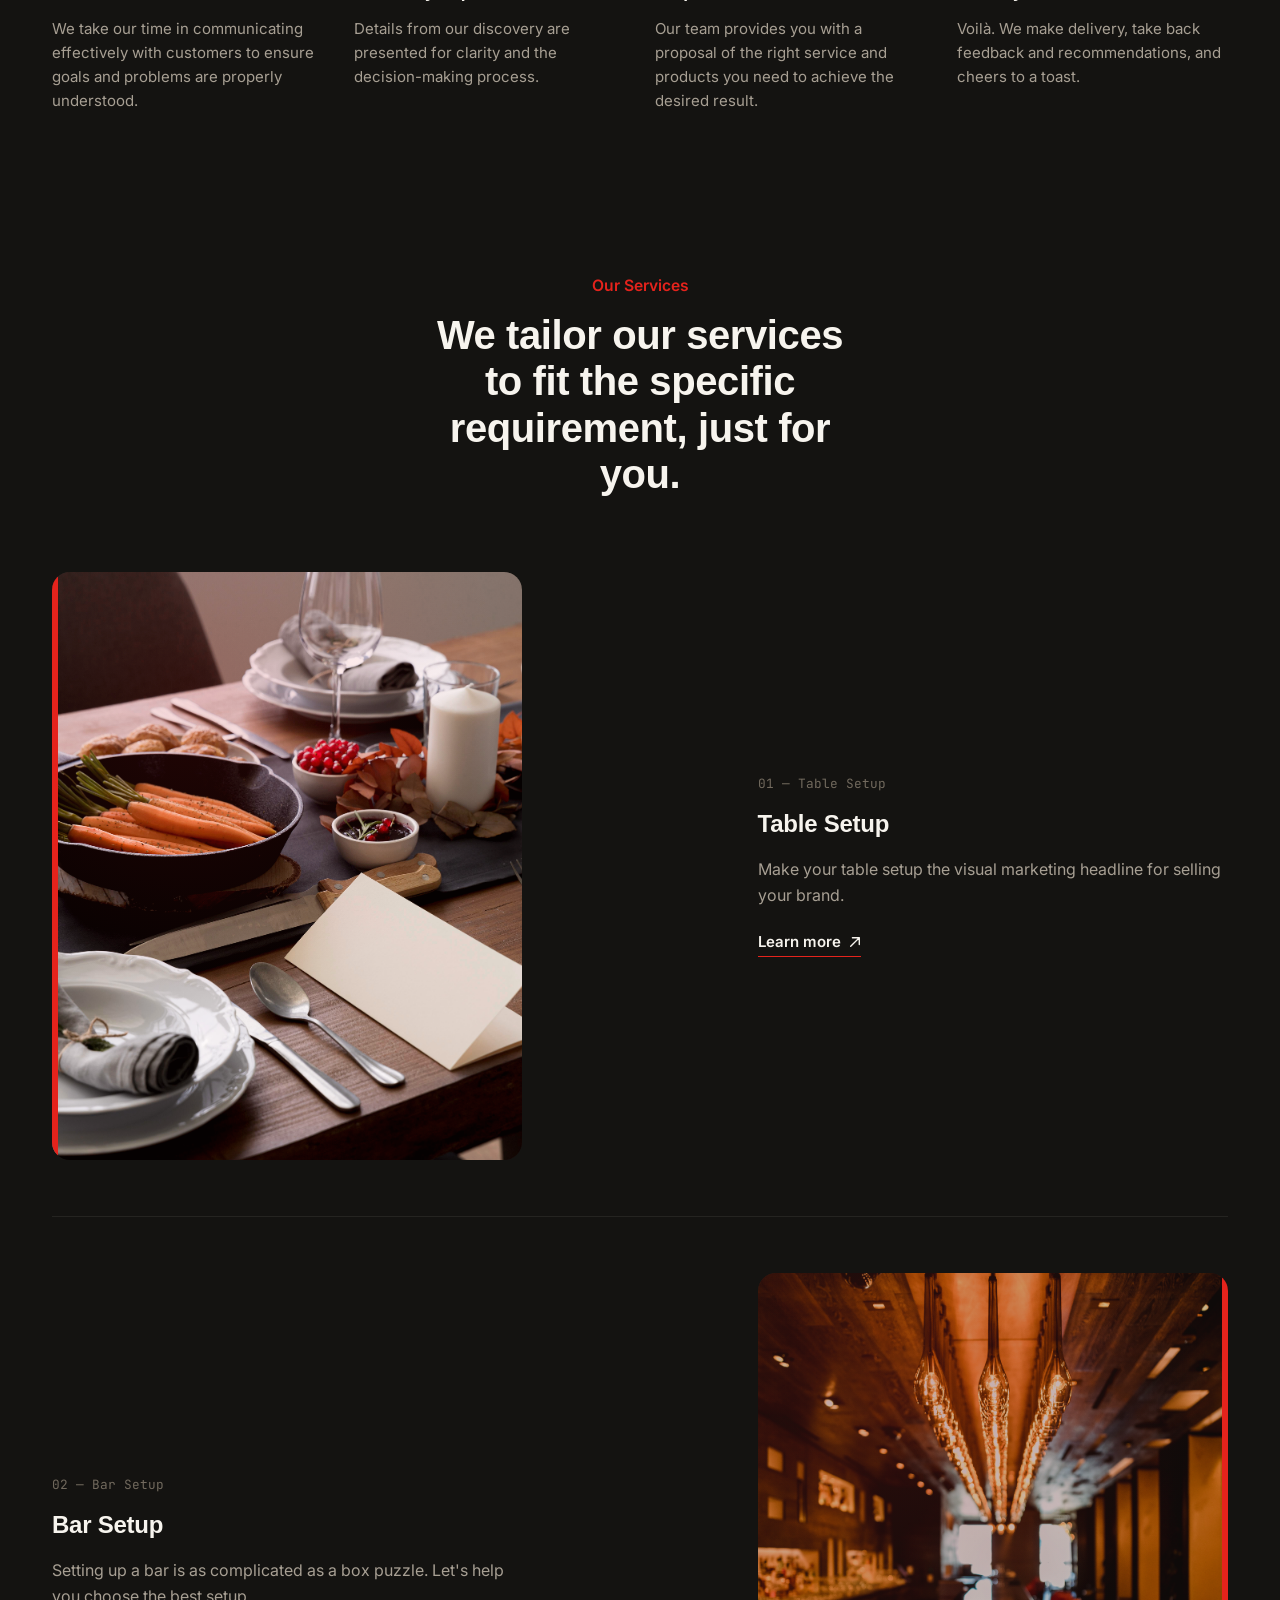
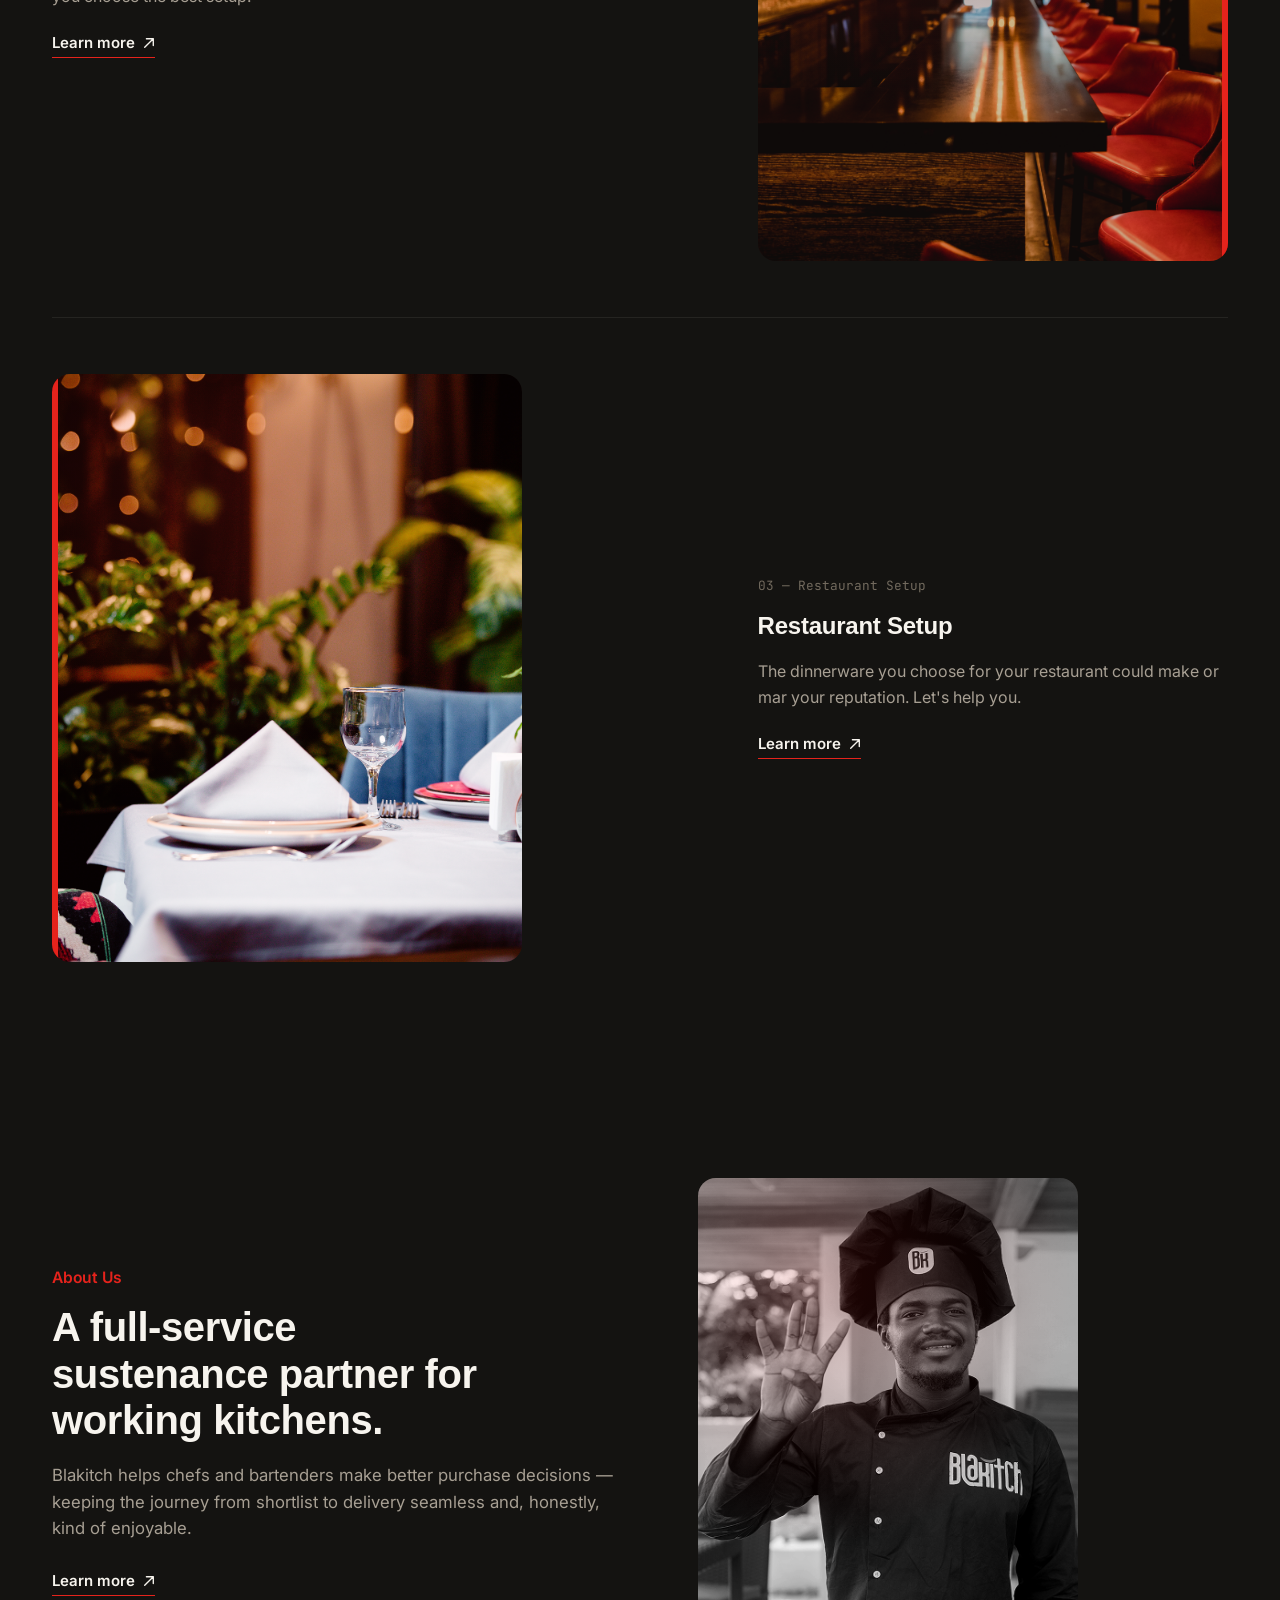
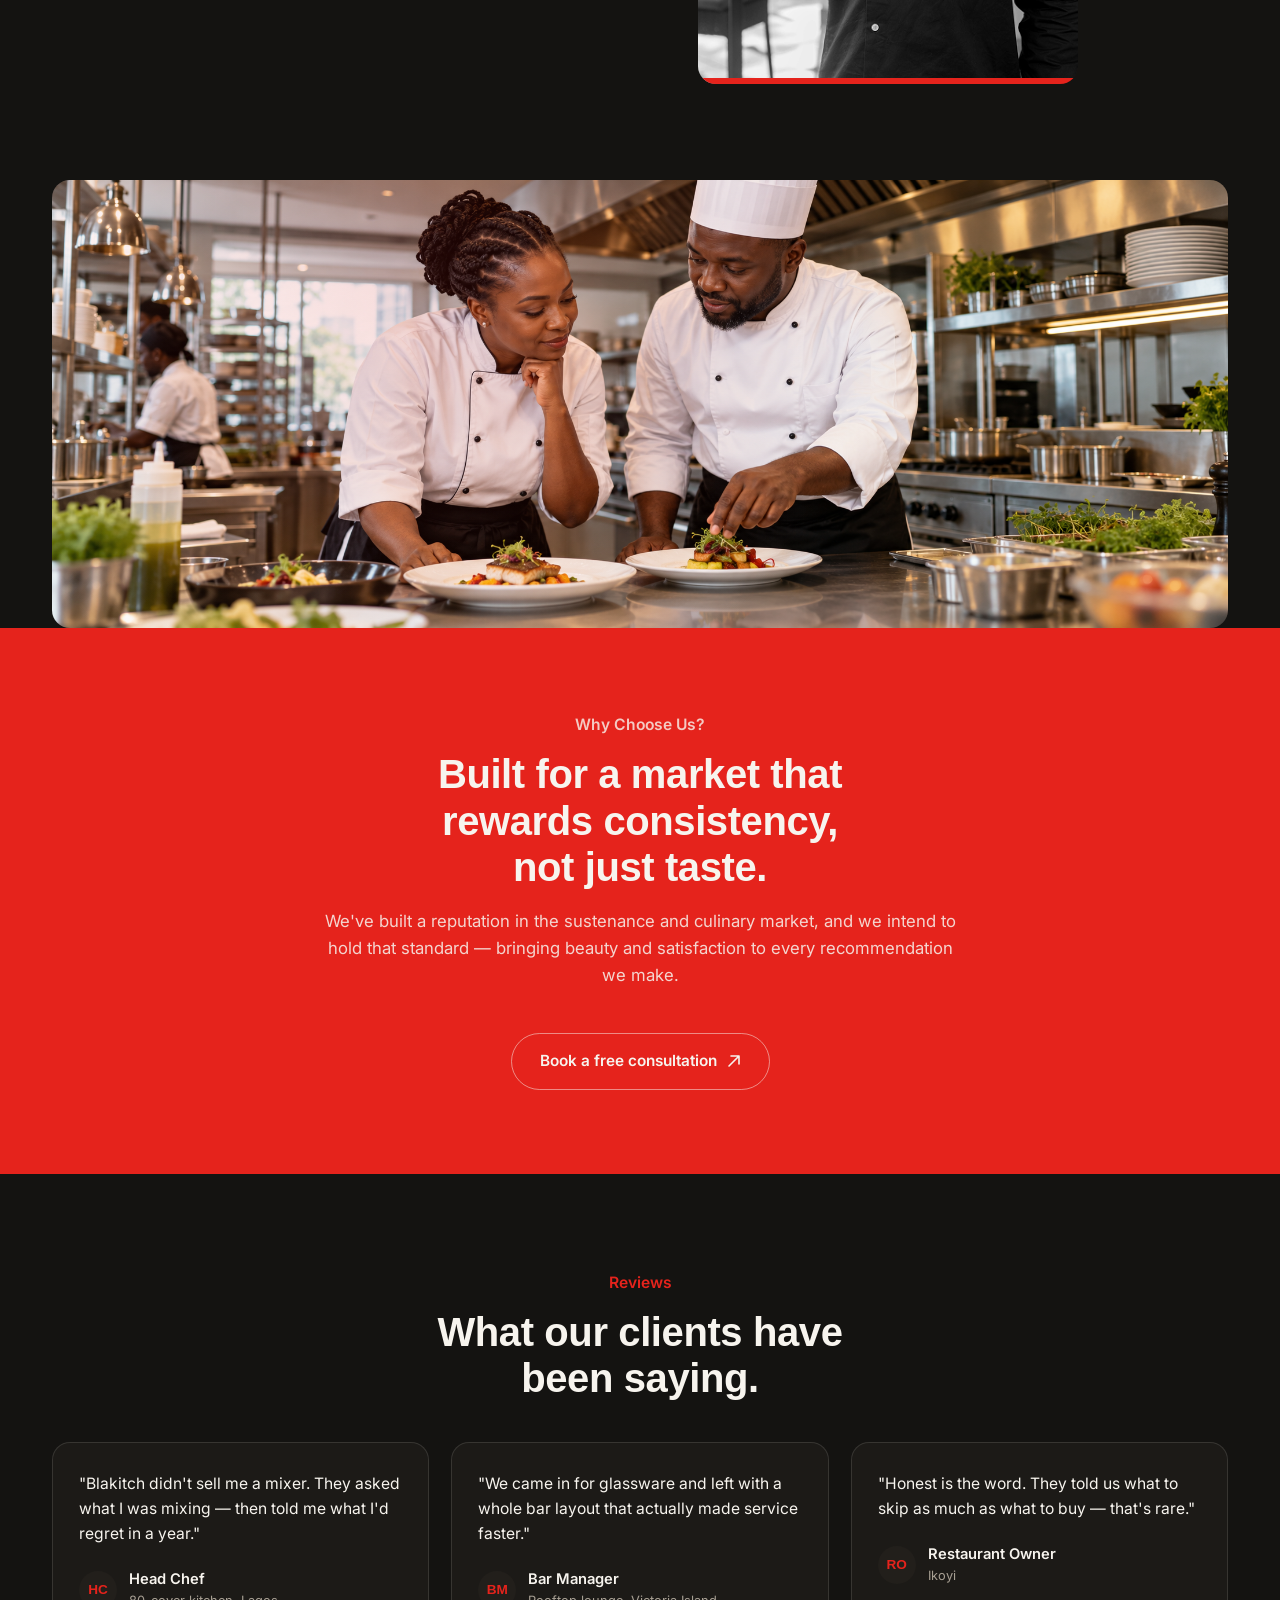
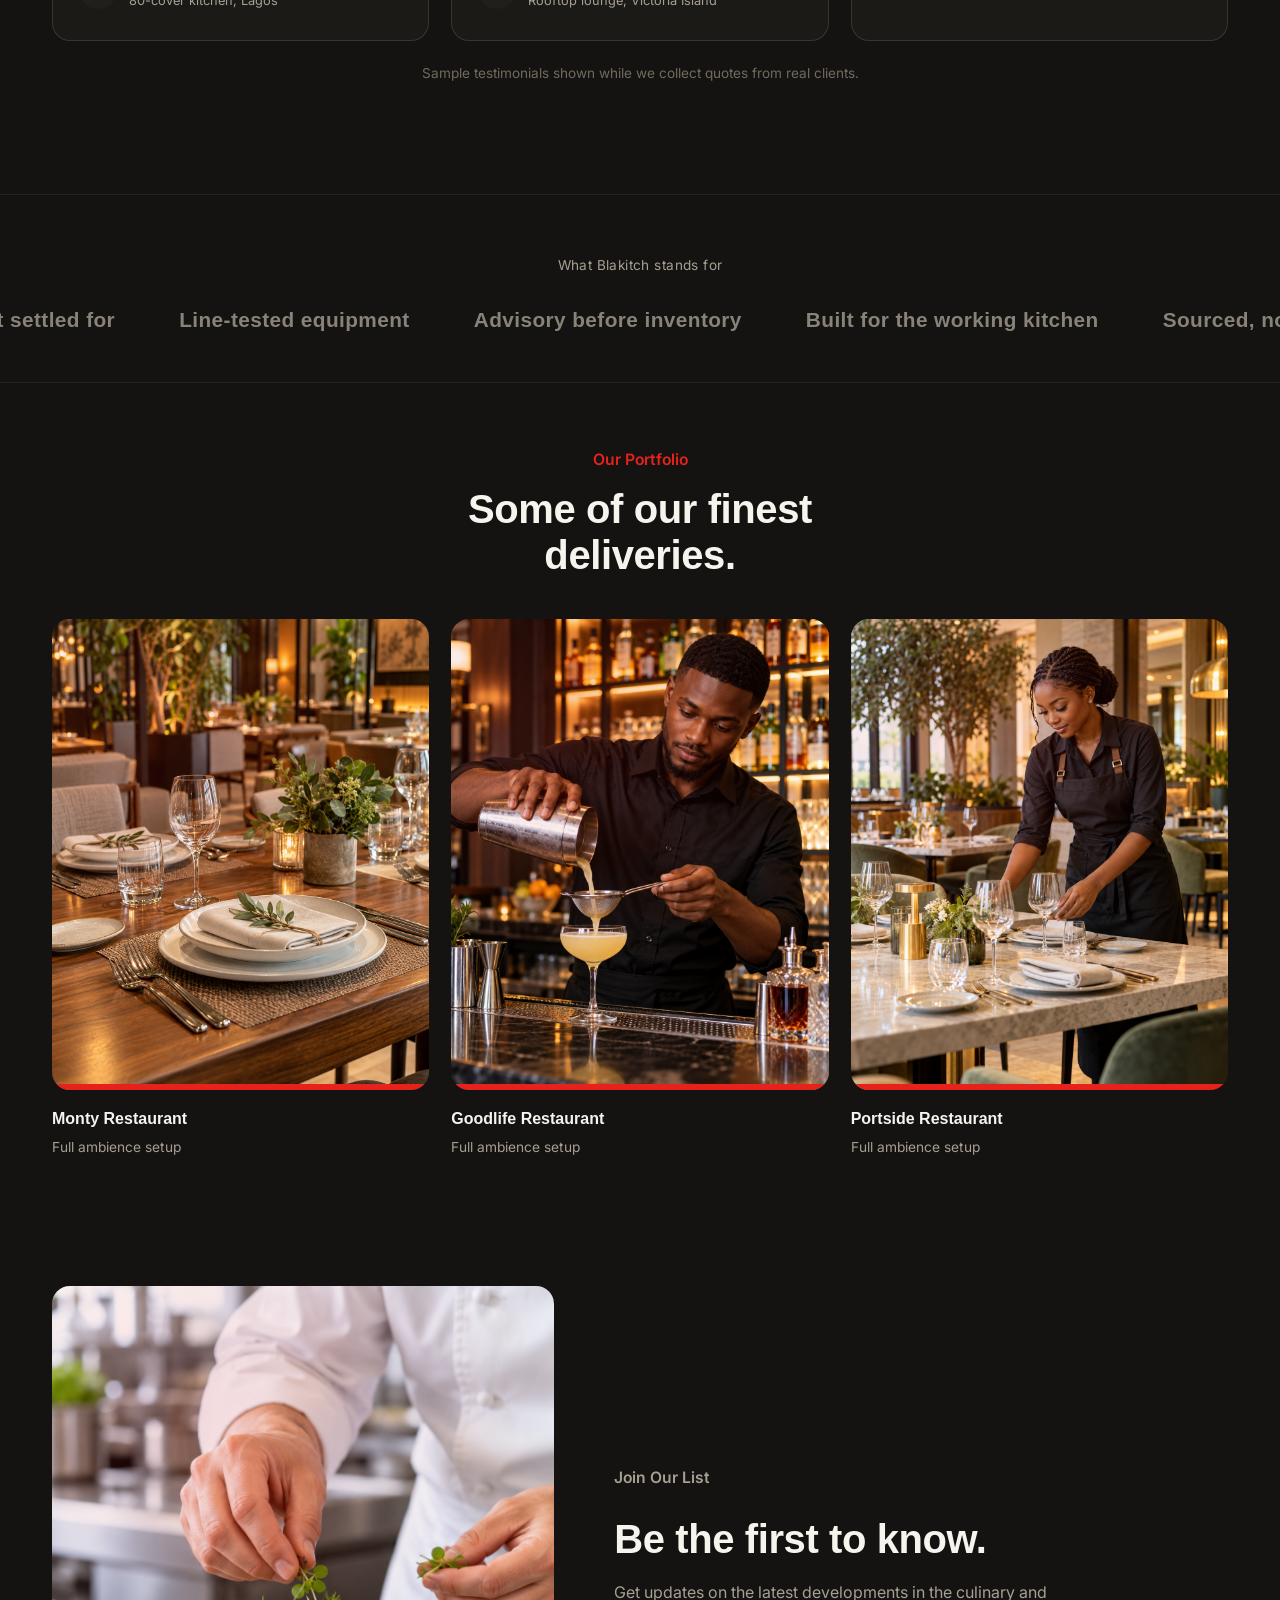
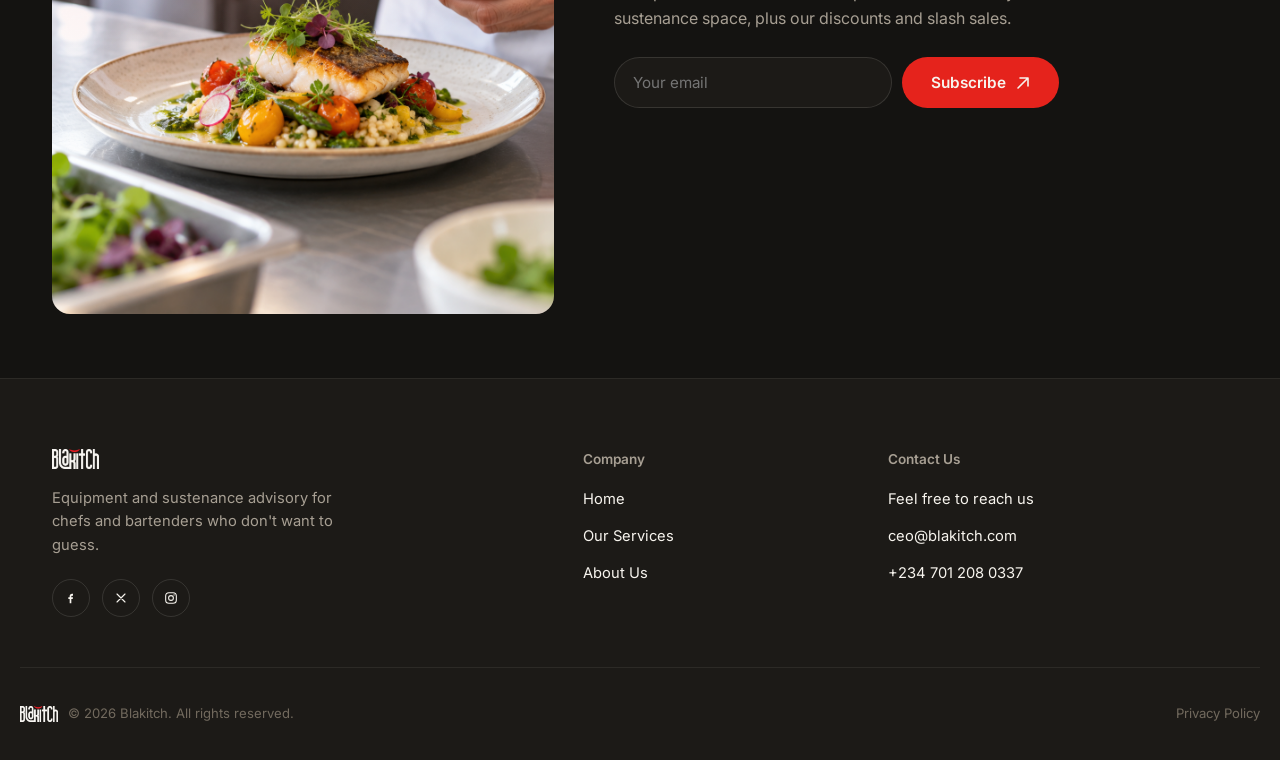
==== commit 5a889967: "Update social media links in footer" ====
--- a/index.html
+++ b/index.html
@@ -349,9 +349,9 @@
       <img src="assets/blakitch-logo-white.png" alt="Blakitch" class="footer-brand-mark">
       <p class="footer-tagline">Equipment and sustenance advisory for chefs and bartenders who don't want to guess.</p>
       <div class="footer-socials">
-        <a href="#" aria-label="Facebook"><svg viewBox="0 0 24 24" fill="none"><path d="M15 8.5H13.5C12.9 8.5 12.5 8.9 12.5 9.5V11H15L14.6 13.5H12.5V20H10V13.5H8V11H10V9.2C10 7.1 11.4 5.5 13.5 5.5H15V8.5Z" fill="currentColor"/></svg></a>
+        <a href="https://web.facebook.com/profile.php?id=100051636503921" aria-label="Facebook"><svg viewBox="0 0 24 24" fill="none"><path d="M15 8.5H13.5C12.9 8.5 12.5 8.9 12.5 9.5V11H15L14.6 13.5H12.5V20H10V13.5H8V11H10V9.2C10 7.1 11.4 5.5 13.5 5.5H15V8.5Z" fill="currentColor"/></svg></a>
         <a href="#" aria-label="Twitter"><svg viewBox="0 0 24 24" fill="none"><path d="M18 6L6 18M6 6L18 18" stroke="currentColor" stroke-width="1.7" stroke-linecap="round"/></svg></a>
-        <a href="#" aria-label="Instagram"><svg viewBox="0 0 24 24" fill="none"><rect x="4" y="4" width="16" height="16" rx="5" stroke="currentColor" stroke-width="1.6"/><circle cx="12" cy="12" r="3.6" stroke="currentColor" stroke-width="1.6"/><circle cx="16.6" cy="7.4" r="1" fill="currentColor"/></svg></a>
+        <a href="https://www.instagram.com/blakitch/" aria-label="Instagram"><svg viewBox="0 0 24 24" fill="none"><rect x="4" y="4" width="16" height="16" rx="5" stroke="currentColor" stroke-width="1.6"/><circle cx="12" cy="12" r="3.6" stroke="currentColor" stroke-width="1.6"/><circle cx="16.6" cy="7.4" r="1" fill="currentColor"/></svg></a>
       </div>
     </div>
     <div class="footer-col">
--- a/css/styles.css
+++ b/css/styles.css
@@ -0,0 +1,527 @@
+/* ==========================================================================
+   Blakitch — multi-page site (Home / Services / About / Contact)
+   Tokens
+   ========================================================================== */
+:root{
+  --bg:        #141311;
+  --bg-alt:    #1C1A17;
+  --bg-alt-2:  #221F1B;
+  --white:     #F7F4EE;
+  --muted:     #A79F93;
+  --muted-dim: #726A5E;
+  --red:       #E5231C;
+  --red-dim:   #8f1611;
+  --line:      rgba(247,244,238,0.12);
+  --line-soft: rgba(247,244,238,0.07);
+
+  --display: "Space Grotesk", "Segoe UI", sans-serif;
+  --body:    "Inter", "Segoe UI", sans-serif;
+  --mono:    "JetBrains Mono", monospace;
+
+  --wrap: 1240px;
+  --radius: 18px;
+  --radius-sm: 10px;
+}
+
+*, *::before, *::after{ box-sizing: border-box; }
+html{ scroll-behavior: smooth; }
+html, body{ background: var(--bg); }
+
+body{
+  margin:0;
+  color: var(--white);
+  font-family: var(--body);
+  font-size: 16px;
+  line-height: 1.6;
+  -webkit-font-smoothing: antialiased;
+}
+
+img{ max-width:100%; display:block; }
+a{ color: inherit; text-decoration: none; }
+button{ font-family: inherit; }
+ul{ margin:0; padding:0; list-style:none; }
+
+.wrap{
+  max-width: var(--wrap);
+  margin: 0 auto;
+  padding: 0 32px;
+}
+
+@media (prefers-reduced-motion: reduce){
+  *{ animation-duration: 0.01ms !important; animation-iteration-count: 1 !important; transition-duration: 0.01ms !important; scroll-behavior: auto !important; }
+}
+
+a:focus-visible, button:focus-visible, input:focus-visible, textarea:focus-visible{
+  outline: 2.5px solid var(--red);
+  outline-offset: 3px;
+}
+
+/* ==========================================================================
+   Type
+   ========================================================================== */
+.eyebrow{
+  font-size: 0.98rem;
+  font-weight: 600;
+  color: var(--red);
+  margin: 0 0 14px;
+}
+
+h1, h2, h3{
+  font-family: var(--display);
+  font-weight: 600;
+  letter-spacing: -0.01em;
+  margin: 0;
+}
+
+.section-title{
+  font-size: clamp(1.7rem, 3.2vw, 2.5rem);
+  line-height: 1.16;
+  max-width: 20ch;
+  margin-bottom: 18px;
+}
+
+.section-lede{
+  font-size: 1.05rem;
+  color: var(--muted);
+  max-width: 58ch;
+  margin: 0 0 44px;
+}
+
+.center{ text-align: center; margin-left:auto; margin-right:auto; }
+
+/* word-by-word hero typography (spans injected by JS) */
+.split-word{ display:inline-block; will-change: transform, opacity; }
+.split-line{ display:block; overflow:hidden; }
+
+/* ==========================================================================
+   Buttons
+   ========================================================================== */
+.btn{
+  display:inline-flex; align-items:center; gap:10px;
+  padding: 15px 28px;
+  border-radius: 999px;
+  font-weight: 600; font-size: 0.96rem;
+  border: 1.5px solid transparent;
+  cursor:pointer;
+  transition: transform 0.2s ease, background 0.2s ease, color 0.2s ease, border-color .2s ease;
+  white-space: nowrap;
+}
+.btn svg{ width:14px; height:14px; flex-shrink:0; transition: transform .2s ease; }
+.btn-primary{ background: var(--red); color: var(--white); }
+.btn-primary:hover{ background:#ff2c22; transform: translateY(-2px); }
+.btn-primary:hover svg{ transform: translate(2px,-2px); }
+
+.btn-outline{ border-color: var(--line); color: var(--white); background:transparent; }
+.btn-outline:hover{ border-color: var(--white); transform: translateY(-2px); }
+
+.btn-block{ width:100%; justify-content:center; }
+
+/* ==========================================================================
+   Header / Nav
+   ========================================================================== */
+.site-header{
+  position: sticky; top:0; z-index: 100;
+  background: rgba(20,19,17,0.82);
+  backdrop-filter: blur(12px);
+  border-bottom: 1px solid var(--line-soft);
+}
+.header-inner{
+  display:flex; align-items:center; justify-content:space-between;
+  height: 84px; gap: 20px;
+}
+.brand-mark{ height: 22px; width:auto; }
+
+.main-nav{ display:flex; align-items:center; gap: 8px; }
+.main-nav > a{
+  font-size: 0.95rem; font-weight: 500; padding: 10px 18px; border-radius: 999px;
+  transition: background .2s ease;
+}
+.main-nav > a:hover, .main-nav > a[aria-current="page"]{ background: var(--bg-alt); }
+
+.nav-item{ position: relative; }
+.dropdown-trigger{
+  display:flex; align-items:center; gap:6px;
+  background:none; border:0; color: var(--white);
+  font-size: 0.95rem; font-weight: 500; padding: 10px 18px; border-radius: 999px;
+  cursor:pointer; transition: background .2s ease;
+}
+.dropdown-trigger:hover, .nav-item.open .dropdown-trigger{ background: var(--bg-alt); }
+.dropdown-trigger svg{ width:11px; height:11px; transition: transform .25s ease; }
+.nav-item.open .dropdown-trigger svg{ transform: rotate(180deg); }
+
+.dropdown-panel{
+  position: absolute; top: calc(100% + 10px); left: 50%;
+  transform: translate(-50%, 8px);
+  width: 560px;
+  background: var(--bg-alt);
+  border: 1px solid var(--line);
+  border-radius: var(--radius);
+  padding: 10px;
+  display: grid; grid-template-columns: repeat(3,1fr); gap: 6px;
+  opacity: 0; visibility: hidden; pointer-events:none;
+  transition: opacity .22s ease, transform .22s ease, visibility .22s;
+  box-shadow: 0 24px 48px rgba(0,0,0,0.35);
+}
+.nav-item.open .dropdown-panel{
+  opacity: 1; visibility: visible; pointer-events:auto; transform: translate(-50%, 0);
+}
+.dropdown-link{
+  display:flex; flex-direction:column; gap:10px;
+  padding: 16px 14px; border-radius: var(--radius-sm);
+  transition: background .2s ease;
+}
+.dropdown-link:hover{ background: var(--bg-alt-2); }
+.dropdown-link .dd-icon{ width:26px; height:26px; color: var(--red); }
+.dropdown-link .dd-icon svg{ width:100%; height:100%; }
+.dropdown-link strong{ font-size: 0.92rem; font-weight:600; }
+.dropdown-link span{ font-size: 0.8rem; color: var(--muted); line-height:1.4; }
+
+.header-actions{ display:flex; align-items:center; gap: 14px; }
+
+.nav-toggle{
+  display:none; position: relative; width: 44px; height: 44px;
+  background:none; border:1px solid var(--line); border-radius: 999px; cursor:pointer;
+  align-items:center; justify-content:center;
+}
+.nav-toggle .bar{
+  position:absolute; left:13px; width:18px; height:2px; background:var(--white); border-radius:2px;
+  transition: transform .3s ease, opacity .2s ease, top .3s ease;
+}
+.nav-toggle .bar:nth-child(1){ top: 16px; }
+.nav-toggle .bar:nth-child(2){ top: 22px; }
+.nav-toggle .bar:nth-child(3){ top: 28px; }
+.nav-toggle[aria-expanded="true"] .bar:nth-child(1){ top:22px; transform: rotate(45deg); }
+.nav-toggle[aria-expanded="true"] .bar:nth-child(2){ opacity:0; }
+.nav-toggle[aria-expanded="true"] .bar:nth-child(3){ top:22px; transform: rotate(-45deg); }
+
+/* ---- mobile full-page dropdown ---- */
+.mobile-menu{
+  position: fixed; inset:0; z-index: 90;
+  background: var(--bg);
+  display:flex; flex-direction:column;
+  padding: 104px 32px 40px;
+  visibility: hidden;
+  clip-path: circle(2% at 92% 4%);
+  transition: clip-path .45s ease;
+}
+/* Fallback for when GSAP hasn't loaded — animations.js overrides this
+   with a finer clip-path + staggered link tween via inline styles. */
+.mobile-menu.open{ visibility: visible; clip-path: circle(160vmax at 92% 4%); }
+.mobile-menu-links{ display:flex; flex-direction:column; gap: 4px; margin-bottom: 30px; }
+.mobile-menu-links > li > a, .mobile-accordion-trigger{
+  font-family: var(--display); font-weight:600;
+  font-size: clamp(2rem, 9vw, 2.6rem);
+  padding: 14px 0; border-bottom: 1px solid var(--line-soft);
+  display:flex; align-items:center; justify-content:space-between;
+  background:none; border-left:0; border-right:0; border-top:0; color:var(--white); width:100%;
+  text-align:left; cursor:pointer;
+}
+.mobile-accordion-trigger svg{ width:20px; height:20px; transition: transform .3s ease; flex-shrink:0; }
+.mobile-accordion.open .mobile-accordion-trigger svg{ transform: rotate(180deg); }
+.mobile-accordion-panel{
+  max-height:0; overflow:hidden; transition: max-height .35s ease;
+}
+.mobile-accordion.open .mobile-accordion-panel{ max-height: 260px; }
+.mobile-accordion-panel a{
+  display:block; padding: 12px 0 12px 4px; color: var(--muted); font-size: 1.1rem;
+}
+.mobile-accordion-panel a:hover{ color: var(--white); }
+
+.mobile-menu-foot{ margin-top:auto; display:flex; flex-direction:column; gap: 22px; }
+.mobile-socials{ display:flex; gap: 16px; }
+.mobile-socials a{
+  width:44px; height:44px; border:1px solid var(--line); border-radius:999px;
+  display:flex; align-items:center; justify-content:center;
+}
+.mobile-socials svg{ width:18px; height:18px; }
+
+@media (max-width: 900px){
+  .main-nav{ display:none; }
+  .header-actions .btn-primary{ display:none; }
+  .nav-toggle{ display:flex; }
+}
+
+/* ==========================================================================
+   Marquee (about strip under header, and trusted-brands strip)
+   ========================================================================== */
+.topbar{
+  background: var(--red); color: var(--white);
+  font-size: 0.82rem; font-weight:600; letter-spacing:.02em;
+  overflow:hidden; padding: 9px 0;
+}
+.topbar-track{ display:flex; gap: 40px; white-space:nowrap; width:max-content; }
+.topbar-track span{ opacity:.95; }
+
+.marquee-section{ padding: 46px 0; border-top:1px solid var(--line-soft); border-bottom:1px solid var(--line-soft); }
+.marquee-label{ text-align:center; font-size:0.85rem; color: var(--muted); margin-bottom: 26px; letter-spacing:.03em; }
+.marquee-wrap{ overflow:hidden; }
+.marquee-track{ display:flex; align-items:center; gap: 64px; width: max-content; }
+.marquee-track .brand-chip{
+  font-family: var(--display); font-weight:600; font-size:1.3rem; color: var(--muted);
+  letter-spacing: .02em; opacity: .8;
+}
+
+/* ==========================================================================
+   Hero
+   ========================================================================== */
+.hero{ padding: 88px 0 64px; position:relative; }
+.hero-inner{ max-width: 780px; }
+.hero-inner.center{ max-width: 760px; }
+.hero-title{
+  font-size: clamp(2.3rem, 5.6vw, 3.6rem);
+  line-height: 1.08;
+  margin-bottom: 24px;
+}
+.hero-sub{ font-size: 1.12rem; color: var(--muted); max-width: 56ch; margin: 0 0 34px; }
+.hero-actions{ display:flex; gap:14px; flex-wrap:wrap; }
+.hero-actions.center{ justify-content:center; }
+
+/* ==========================================================================
+   Photography component
+   ========================================================================== */
+.photo{
+  position: relative;
+  background: linear-gradient(150deg, #241f1b 0%, #17130f 60%, #1c1512 100%);
+  border-radius: var(--radius);
+  overflow: hidden;
+  isolation: isolate;
+}
+.photo > img{
+  position:absolute;
+  inset:0;
+  width:100%;
+  height:100%;
+  object-fit:cover;
+  z-index:0;
+}
+
+.photo::before{
+  content:""; position:absolute; inset:0;
+  background-image: radial-gradient(circle at 30% 20%, rgba(229,35,28,0.14), transparent 55%);
+  z-index:1;
+}
+.photo-bar{ position:absolute; background: var(--red); z-index:3; }
+.photo--bar-left .photo-bar{ left:0; top:0; bottom:0; width:6px; }
+.photo--bar-right .photo-bar{ right:0; top:0; bottom:0; width:6px; }
+.photo--bar-bottom .photo-bar{ left:0px; right:0; bottom:0; height:6px; }
+
+/* .photo-play{
+  position:absolute; left:50%; top:50%; transform: translate(-50%,-50%);
+  width: 78px; height:78px; border-radius:999px;
+  background: rgba(247,244,238,0.92);
+  display:flex; align-items:center; justify-content:center;
+  z-index:4;
+}
+.photo-play svg{ width:22px; height:22px; color: var(--bg); margin-left:3px; } */
+
+/* hero morphing blob decoration behind the hero photo */
+.hero-blob-wrap{ position:absolute; z-index:2; opacity:.5; pointer-events:none; }
+.hero-blob-wrap svg{ width:100%; height:100%; }
+
+/* ==========================================================================
+   Sections generic
+   ========================================================================== */
+.section{ padding: 96px 0; position:relative; }
+.section-tight{ padding: 64px 0; }
+
+.reveal{ opacity:0; transform: translateY(28px); }
+.reveal.is-visible{ opacity:1; transform:none; }
+
+/* ==========================================================================
+   Process
+   ========================================================================== */
+.process{ display:grid; grid-template-columns: repeat(4,1fr); gap: 30px; margin-top: 16px; position:relative; }
+.process::before{
+  content:""; position:absolute; left:0; right:0; top:14px; height:2px; background: var(--line);
+}
+.process-progress{
+  position:absolute; left:0; top:14px; height:2px; background: var(--red); width:0%;
+}
+.process-step{ position:relative; padding-top: 34px; }
+.process-num{
+  position:absolute; top:0; left:0; width:28px; height:28px; border-radius:50%;
+  background: var(--bg); border:2px solid var(--red);
+  display:flex; align-items:center; justify-content:center;
+  font-family: var(--mono); font-size:11px; color: var(--red);
+  transform: translateY(1px);
+}
+.process-step h3{ font-size:1.08rem; margin: 0 0 10px; }
+.process-step p{ color: var(--muted); font-size:0.94rem; margin:0; }
+
+@media (max-width: 900px){
+  .process{ grid-template-columns: repeat(2,1fr); row-gap: 46px; }
+  .process::before, .process-progress{ display:none; }
+}
+@media (max-width: 560px){ .process{ grid-template-columns: 1fr; } }
+
+/* ==========================================================================
+   Services blocks (alternating image/text)
+   ========================================================================== */
+.service-block{
+   display: grid; 
+    grid-template-columns: 1fr 1fr; 
+    gap: 20%;
+    justify-content: space-between; /* Pushes the two columns to the far left and right edges */
+    align-items: center;
+    padding: 56px 0px; 
+    border-top: 1px solid var(--line-soft);
+    width: 100%; /* Ensures the grid spans the entire nested container */
+}
+
+.service-block:first-of-type{ border-top:0; }
+.service-block .photo{ display: flex; width: 100%; aspect-ratio: 4/5; }
+.service-block:nth-of-type(even) .photo{ order:2; }
+.service-copy .eyebrow-num{ font-family: var(--mono); color: var(--muted-dim); font-size:0.8rem; margin-bottom:10px; }
+.service-copy h3{ font-size: 1.5rem; margin-bottom: 14px; }
+.service-copy p{ color: var(--muted); margin: 0px 0px 20px; max-width: 50ch; }
+.service-link{ font-weight:600; font-size:0.94rem; display:inline-flex; align-items:center; gap:8px; border-bottom:1.5px solid var(--red); padding-bottom:2px; }
+.service-link svg{ width:12px; height:12px; }
+
+@media (max-width: 780px){
+  .service-block{ grid-template-columns: 1fr; gap: 26px; }
+  .service-block:nth-of-type(even) .photo{ order:0; }
+}
+
+/* ==========================================================================
+   About teaser / split content blocks
+   ========================================================================== */
+.split-block{ display:grid; grid-template-columns: 1.05fr 0.95fr; gap: 60px; align-items:center; }
+.split-block.reverse{ grid-template-columns: 0.95fr 1.05fr; }
+.split-block.reverse .photo{ order:2; }
+.split-block .photo{ aspect-ratio: 3/4; max-width: 380px; }
+@media (max-width: 860px){
+  .split-block, .split-block.reverse{ grid-template-columns: 1fr; }
+  .split-block.reverse .photo{ order:0; }
+  .split-block .photo{ max-width: 100%; }
+}
+
+/* ==========================================================================
+   Wide banner photo
+   ========================================================================== */
+.banner-photo{ aspect-ratio: 21/8; }
+@media (max-width: 700px){ .banner-photo{ aspect-ratio: 4/5; } }
+
+/* ==========================================================================
+   Why choose us (red band)
+   ========================================================================== */
+.band-red{
+  background: var(--red); color: var(--white); text-align:center; padding: 84px 0;
+}
+.band-red .eyebrow{ color: rgba(247,244,238,0.8); }
+.band-red .section-title{ margin-left:auto; margin-right:auto; color: var(--white); }
+.band-red .section-lede{ color: rgba(247,244,238,0.85); margin-left:auto; margin-right:auto; }
+.band-red .btn-outline{ border-color: rgba(247,244,238,0.5); }
+.band-red .btn-outline:hover{ background: var(--white); color: var(--red); border-color: var(--white); }
+
+/* ==========================================================================
+   Reviews
+   ========================================================================== */
+.reviews-grid{ display:grid; grid-template-columns: repeat(3,1fr); gap: 22px; margin-top: 8px; }
+.review-card{ background: var(--bg-alt); border:1px solid var(--line); border-radius: var(--radius); padding: 28px 26px; }
+.review-quote{ color: var(--white); font-size: 0.98rem; margin: 0 0 22px; line-height:1.6; }
+.review-person{ display:flex; align-items:center; gap:12px; }
+.review-avatar{
+  width:38px; height:38px; border-radius:50%; background: var(--bg-alt-2);
+  display:flex; align-items:center; justify-content:center; color:var(--red); font-family:var(--display); font-weight:600; font-size:0.85rem;
+}
+.review-name{ font-size:0.92rem; font-weight:600; margin:0; }
+.review-role{ font-size:0.8rem; color: var(--muted); margin:0; }
+
+@media (max-width: 860px){ .reviews-grid{ grid-template-columns: 1fr; } }
+
+/* ==========================================================================
+   Portfolio
+   ========================================================================== */
+.portfolio-grid{ display:grid; grid-template-columns: repeat(3,1fr); gap: 22px; margin-top: 8px; }
+.portfolio-item .photo{ aspect-ratio: 4/5; margin-bottom: 16px; }
+.portfolio-item h4{ font-family: var(--display); font-size:1rem; margin:0 0 4px; }
+.portfolio-item p{ color: var(--muted); font-size:0.86rem; margin:0; }
+
+@media (max-width: 860px){ .portfolio-grid{ grid-template-columns: 1fr; } }
+
+/* ==========================================================================
+   Join list / newsletter
+   ========================================================================== */
+.joinlist{ display:grid; grid-template-columns: 0.9fr 1.1fr; gap: 60px; align-items:center; }
+.joinlist .photo{ aspect-ratio: 4/5; }
+.joinlist-copy p{ color: var(--muted); max-width: 46ch; margin: 0 0 26px; }
+.joinlist-form{ display:flex; gap: 10px; max-width: 420px; }
+.joinlist-form input{
+  flex:1; padding: 14px 18px; border-radius:999px; border:1px solid var(--line);
+  background: var(--bg-alt); color: var(--white); font-family: var(--body); font-size:0.95rem;
+}
+.joinlist-form input:focus{ outline:none; border-color: var(--red); }
+.joinlist-copy .form-note{ font-size:0.86rem; color: var(--red); margin: 10px 0 0; min-height: 1.2em; }
+@media (max-width: 860px){ .joinlist{ grid-template-columns:1fr; } .joinlist .photo{ max-width:280px; } .joinlist-form{ max-width:100%; } }
+@media (max-width: 480px){ .joinlist-form{ flex-direction:column; } }
+
+/* ==========================================================================
+   Contact page specifics
+   ========================================================================== */
+.contact-grid{ display:grid; grid-template-columns: 1fr 0.85fr; gap: 60px; align-items:start; }
+.contact-form{ display:flex; flex-direction:column; gap: 20px; }
+.form-row-pair{ display:grid; grid-template-columns:1fr 1fr; gap:20px; }
+.form-field{ display:flex; flex-direction:column; gap:8px; }
+.form-field label{ font-size:0.82rem; color: var(--muted); }
+.form-field input, .form-field textarea{
+  background: transparent; border:0; border-bottom:1.5px solid var(--line);
+  padding: 10px 2px; color: var(--white); font-family: var(--body); font-size:1rem; resize:vertical;
+}
+.form-field input:focus, .form-field textarea:focus{ outline:none; border-color: var(--red); }
+.contact-form .form-note{ font-size:0.88rem; color: var(--red); min-height:1.2em; }
+.contact-photo{ aspect-ratio: 3/4; }
+
+@media (max-width: 900px){
+  .contact-grid{ grid-template-columns:1fr; }
+  .form-row-pair{ grid-template-columns:1fr; }
+}
+
+.info-cards{ display:grid; grid-template-columns: repeat(2,1fr); gap: 20px; margin-top: 60px; }
+.info-card{ background: var(--bg-alt); border:1px solid var(--line); border-radius: var(--radius); padding: 30px 26px; }
+.info-card-icon{ width:38px; height:38px; color:var(--white); margin-bottom: 22px; }
+.info-card-icon svg{ width:100%; height:100%; }
+.info-card h3{ font-size:1.15rem; margin: 0 0 12px; }
+.info-card p{ color: var(--muted); font-size:0.92rem; margin: 0 0 16px; }
+.info-card a{ color: var(--red); font-weight:600; font-size:0.92rem; }
+.info-card .info-meta{ color: var(--white); font-size:0.92rem; font-weight:600; margin-top:4px; }
+
+@media (max-width: 700px){ .info-cards{ grid-template-columns:1fr; } }
+
+/* ==========================================================================
+   Footer
+   ========================================================================== */
+.site-footer{ background: var(--bg-alt); border-top:1px solid var(--line-soft); padding: 70px 0 0; }
+.footer-grid{
+  display:grid; grid-template-columns: 1.3fr 0.7fr 0.9fr; gap: 40px; padding-bottom: 50px;
+}
+.footer-brand-mark{ height:20px; width:auto; margin-bottom: 18px; }
+.footer-tagline{ color: var(--muted); font-size:0.92rem; max-width: 32ch; margin: 0 0 22px; }
+.footer-socials{ display:flex; gap: 12px; }
+.footer-socials a{
+  width:38px; height:38px; border:1px solid var(--line); border-radius:999px;
+  display:flex; align-items:center; justify-content:center; transition: background .2s ease;
+}
+.footer-socials a:hover{ background: var(--bg-alt-2); }
+.footer-socials svg{ width:16px; height:16px; }
+
+.footer-col h4{ font-size:0.85rem; color: var(--muted); font-weight:600; margin: 0 0 16px; }
+.footer-col ul{ display:flex; flex-direction:column; gap: 11px; }
+.footer-col a{ font-size:0.92rem; }
+.footer-col a:hover{ color: var(--red); }
+
+.footer-bottom{
+  border-top:1px solid var(--line-soft);
+  padding: 22px 0;
+  display:flex; align-items:center; justify-content:space-between; flex-wrap:wrap; gap:12px;
+}
+.footer-bottom-mark{ display:flex; align-items:center; gap:10px; }
+.footer-bottom-mark img{ height:16px; width:auto; }
+.footer-copy{ font-size:0.82rem; color: var(--muted-dim); }
+.footer-legal{ display:flex; gap:20px; }
+.footer-legal a{ font-size:0.82rem; color: var(--muted-dim); }
+.footer-legal a:hover{ color: var(--white); }
+
+@media (max-width: 780px){
+  .footer-grid{ grid-template-columns:1fr; gap: 34px; }
+  .footer-bottom{ flex-direction:column; align-items:flex-start; }
+}
